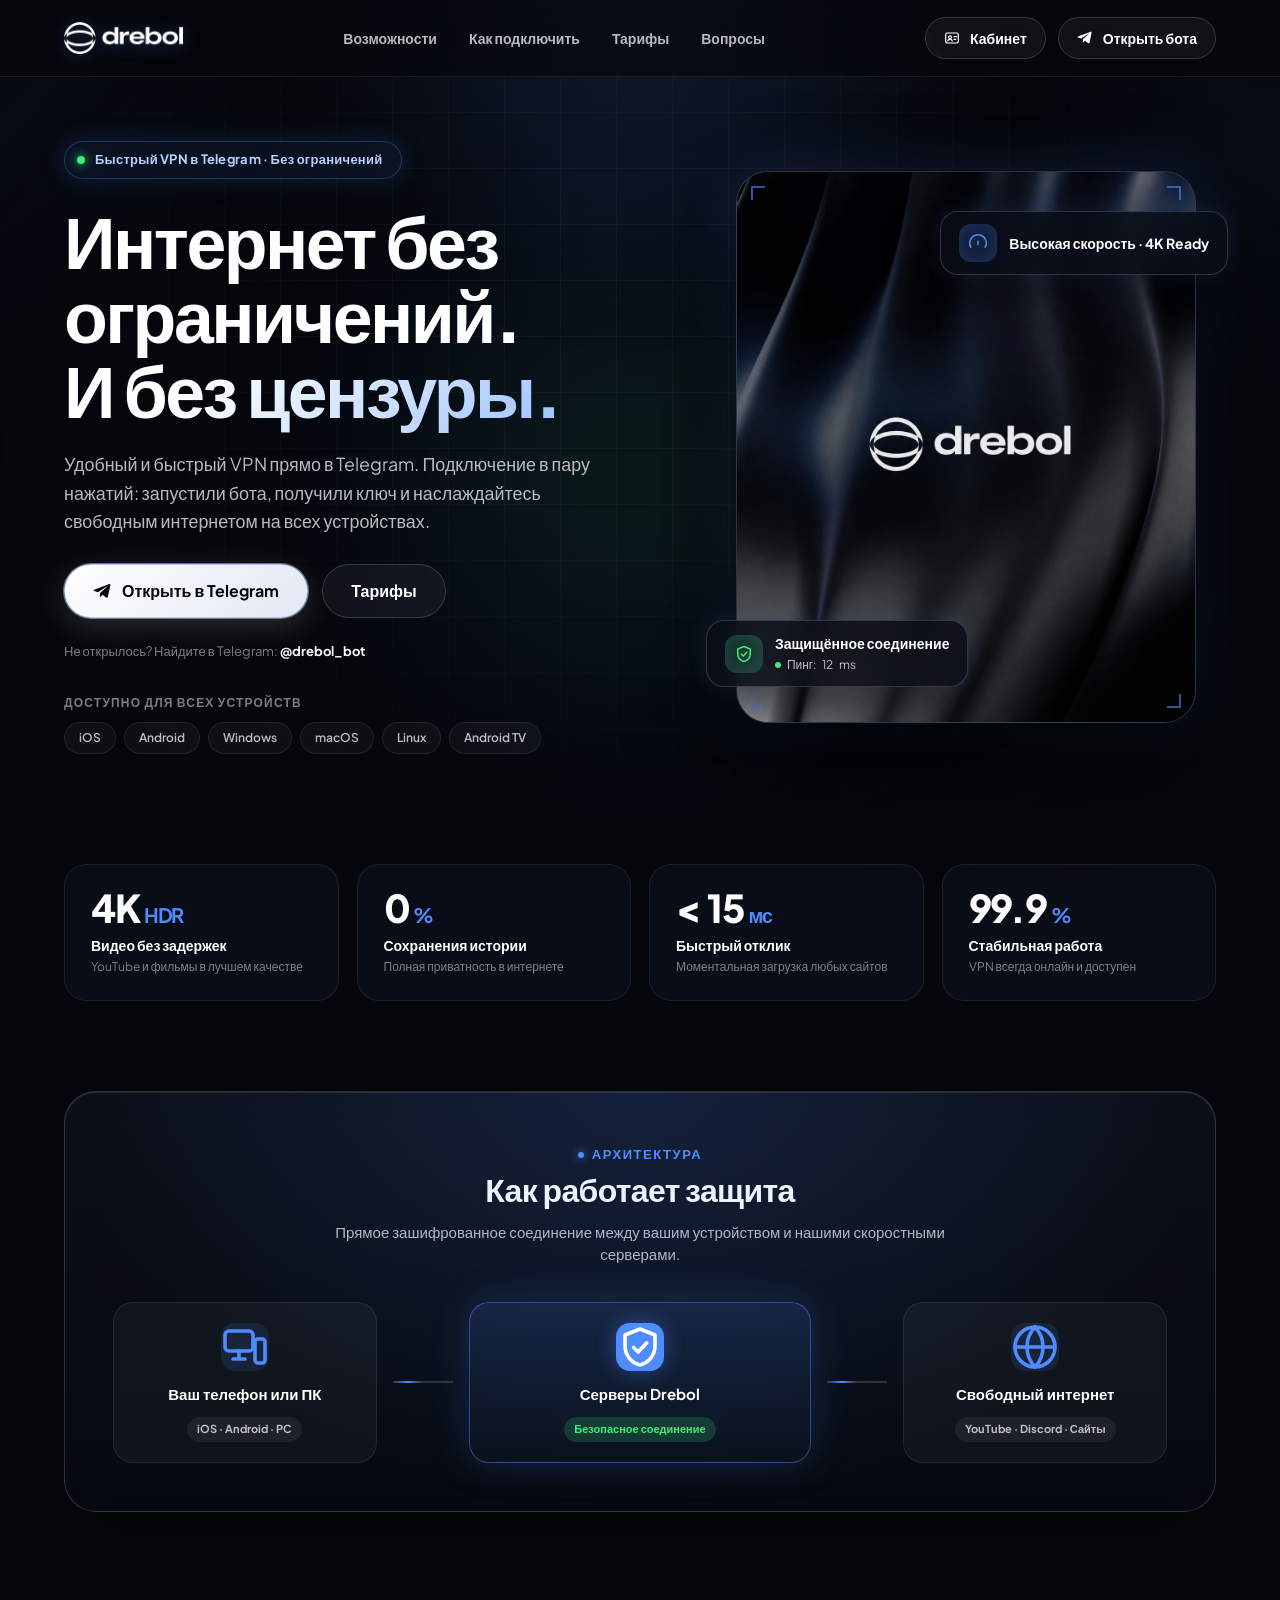
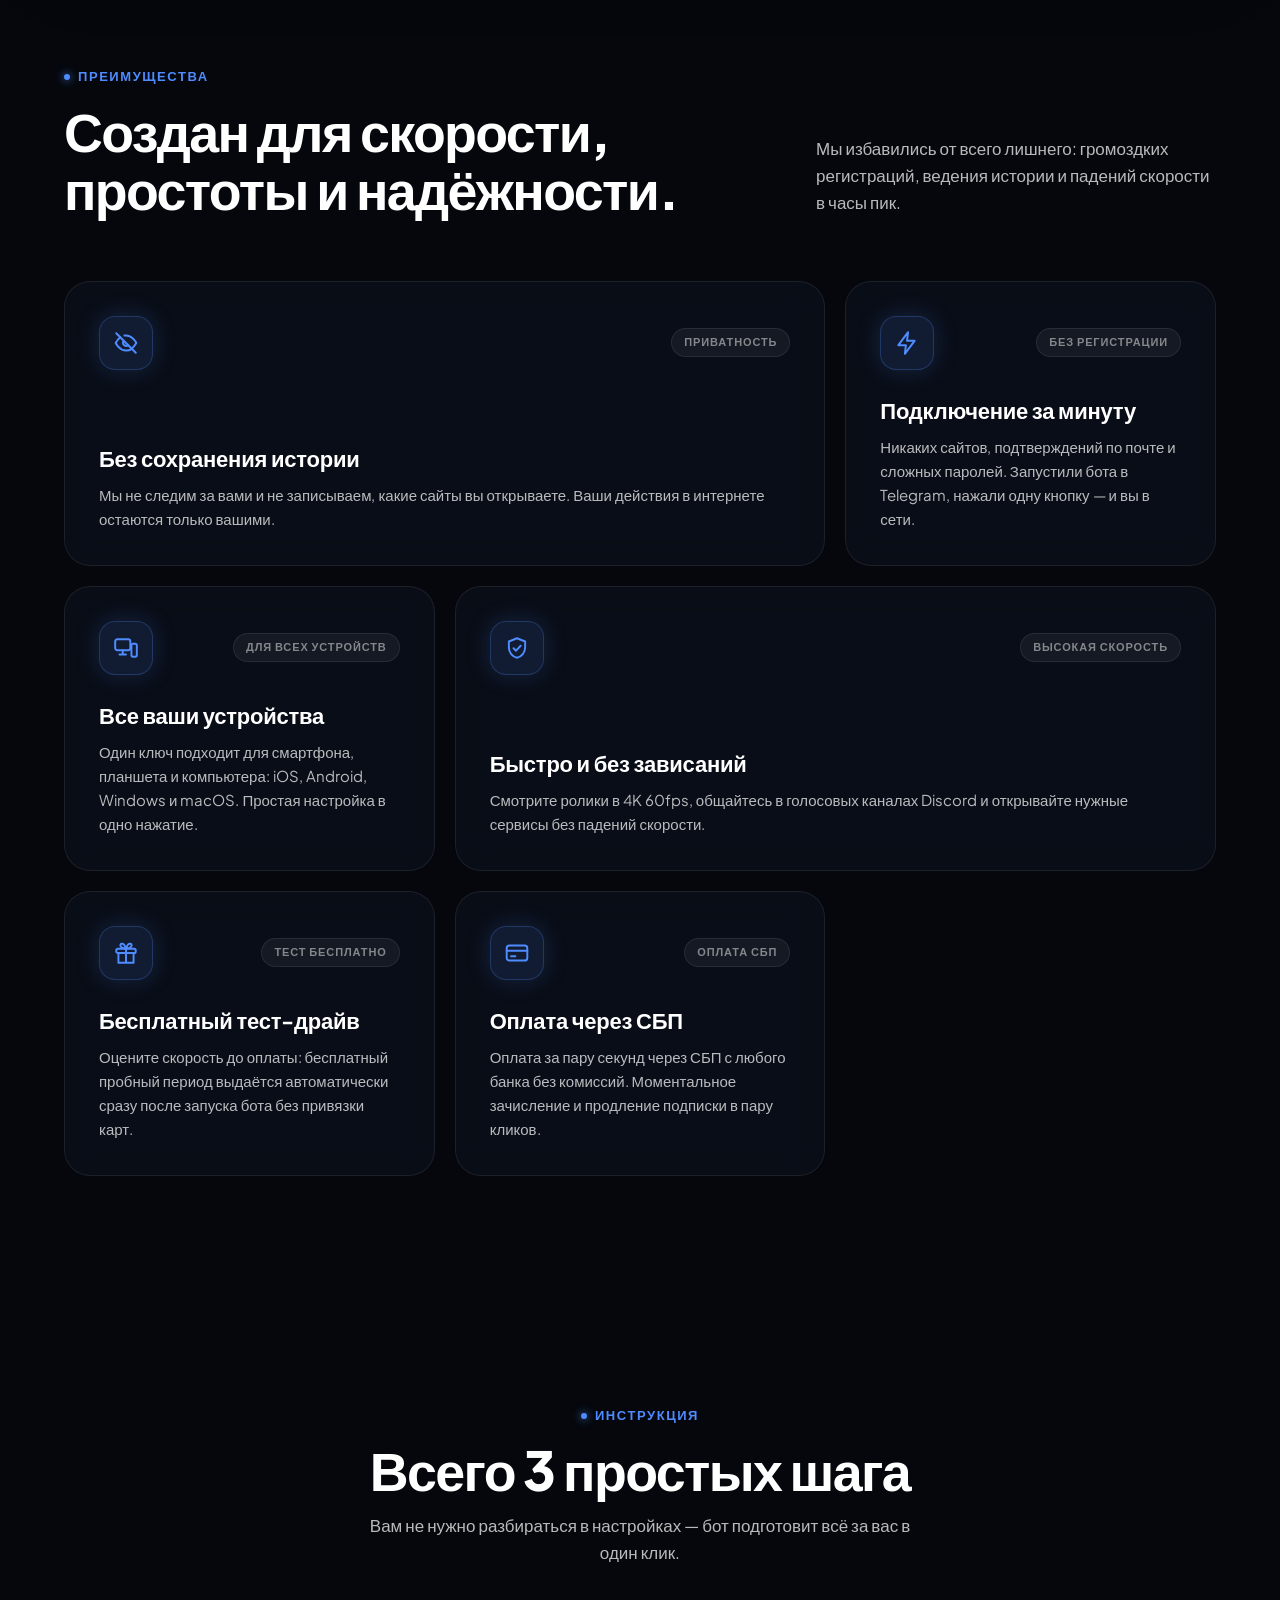
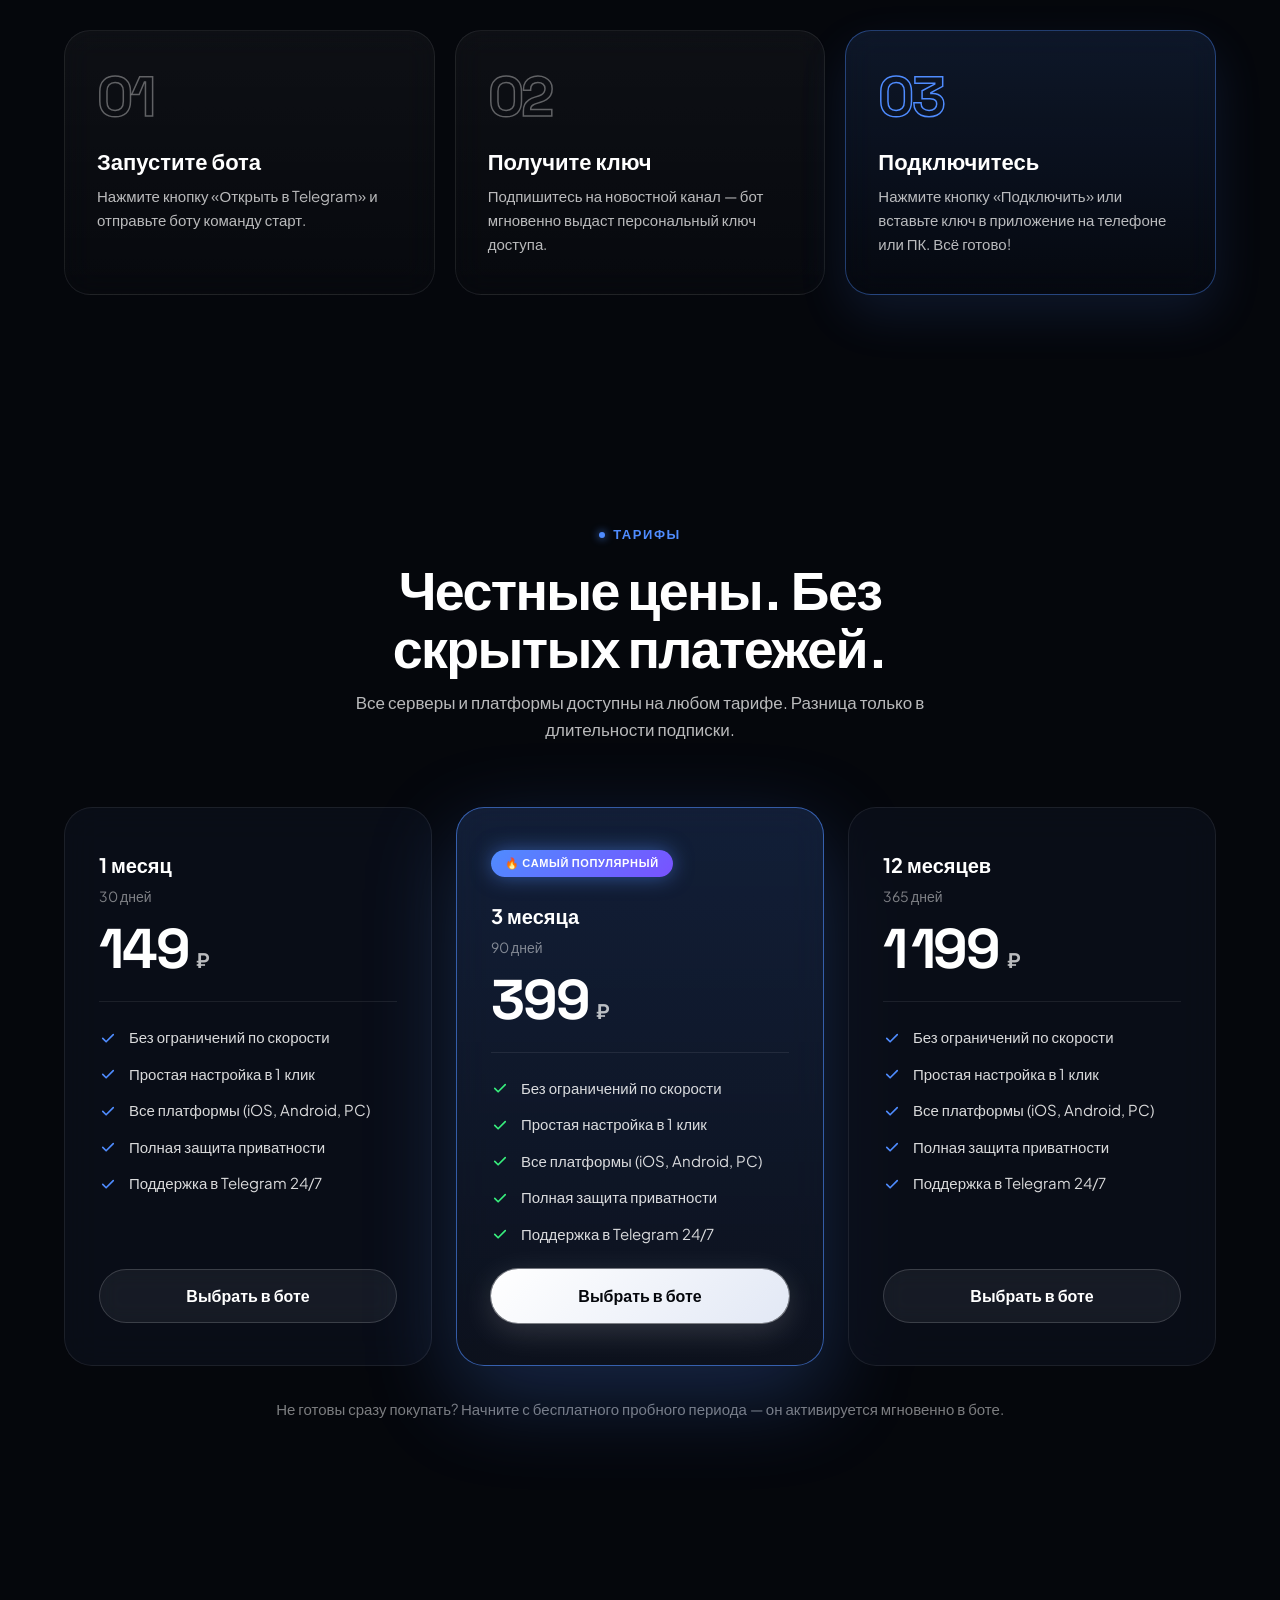
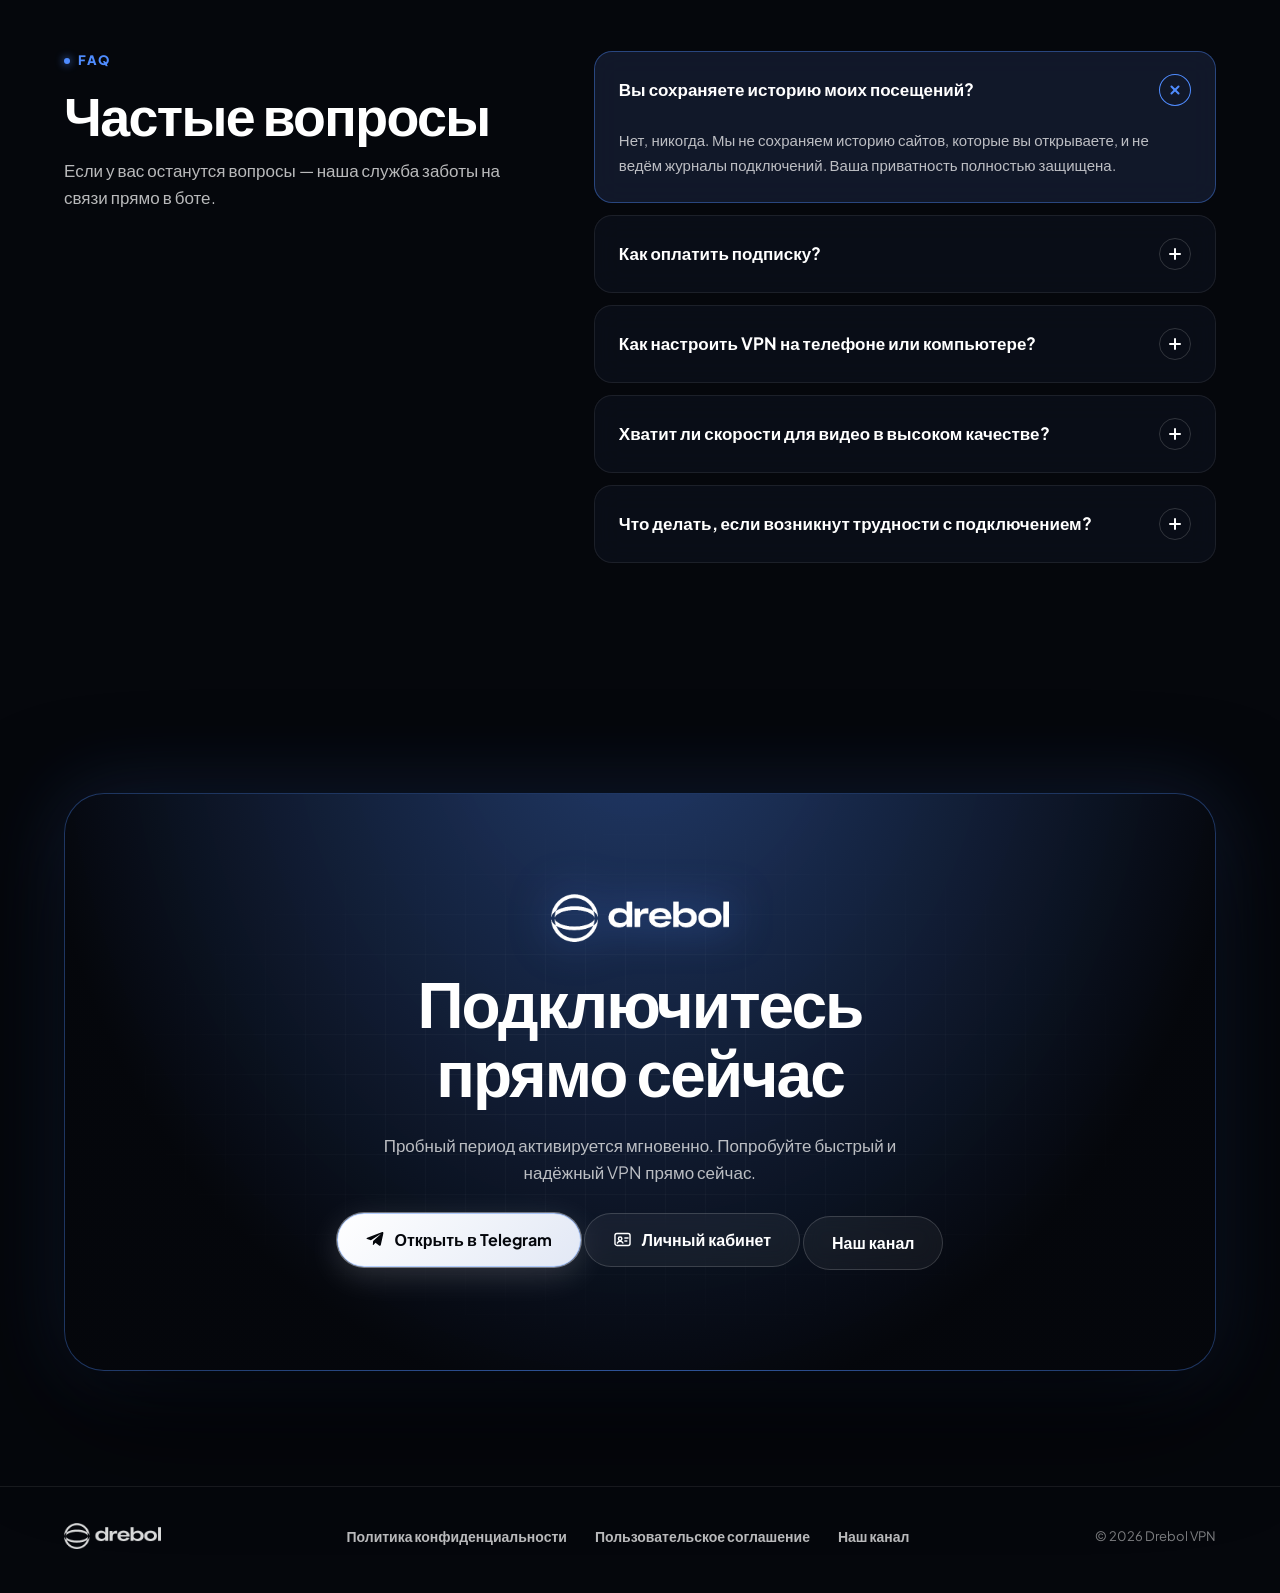
==== preview.html @ 4fc74907 "Add files via upload" ====
<!DOCTYPE html>
<html lang="ru">
<head>
<meta charset="utf-8">
<meta name="viewport" content="width=device-width, initial-scale=1, viewport-fit=cover">
<title>Drebol VPN — Быстрый VPN без логов</title>
<meta name="description" content="Быстрый VPN без логов. Быстрое и надёжное подключение прямо в Telegram. Поддержка iOS, Android, Windows и macOS.">
<meta property="og:type" content="website">
<meta property="og:title" content="Drebol VPN">
<meta property="og:description" content="Быстрый VPN без логов">
<meta property="og:image" content="assets/og.webp">
<meta name="theme-color" content="#05070c">
<link rel="icon" href="data:image/svg+xml,%3Csvg xmlns='http://www.w3.org/2000/svg' viewBox='0 0 100 100'%3E%3Cg fill='none' stroke='%234f8cff' stroke-width='7'%3E%3Ccircle cx='50' cy='50' r='40'/%3E%3Cellipse cx='50' cy='50' rx='40' ry='13'/%3E%3C/g%3E%3C/svg%3E">
<link rel="preconnect" href="https://fonts.googleapis.com">
<link rel="preconnect" href="https://fonts.gstatic.com" crossorigin>
<link href="https://fonts.googleapis.com/css2?family=Plus+Jakarta+Sans:wght@400;500;600;700;800&family=Space+Grotesk:wght@600;700;800&display=swap" rel="stylesheet">
<style>
:root {
  --bg: #05070c;
  --bg-elevated: #0a0e17;
  --ink: #ffffff;
  --muted: rgba(255, 255, 255, 0.72);
  --soft: rgba(255, 255, 255, 0.48);
  --line: rgba(255, 255, 255, 0.08);
  --line-strong: rgba(255, 255, 255, 0.16);
  --card: rgba(13, 18, 30, 0.65);
  --card-hover: rgba(20, 28, 48, 0.85);
  --accent: #4f8cff;
  --accent-cyan: #38ef7d;
  --accent-indigo: #7952ff;
  --accent-glow: rgba(79, 140, 255, 0.4);
  --pad: clamp(20px, 5vw, 120px);
  --section: clamp(70px, 9vw, 130px);
  --ease: cubic-bezier(0.16, 1, 0.3, 1);
}

* { box-sizing: border-box; }
html { scroll-behavior: smooth; }
body {
  margin: 0; background: var(--bg); color: var(--ink);
  font-family: "Plus Jakarta Sans", -apple-system, BlinkMacSystemFont, "Segoe UI", Roboto, sans-serif;
  -webkit-font-smoothing: antialiased; overflow-x: hidden;
  line-height: 1.5;
}
a { color: inherit; text-decoration: none; }
img { max-width: 100%; }
h1, h2, h3, h4, p { margin: 0; }
.wrap { width: 100%; max-width: 1360px; margin: 0 auto; padding-inline: var(--pad); }

/* ── Задний фон: Кибер-аура и сетка ── */
.bg { position: fixed; inset: 0; z-index: 0; pointer-events: none; overflow: hidden; }
.aurora {
  position: absolute; inset: -30%;
  filter: blur(80px); opacity: 0.85;
}
.aurora span {
  position: absolute; border-radius: 50%;
  animation: floatOrb 24s ease-in-out infinite;
  mix-blend-mode: screen;
}
.aurora span:nth-child(1) {
  width: 65vmax; height: 65vmax; top: -15%; left: -10%;
  background: radial-gradient(circle at center, rgba(79, 140, 255, 0.38), rgba(79, 140, 255, 0.08) 50%, transparent 70%);
}
.aurora span:nth-child(2) {
  width: 55vmax; height: 55vmax; bottom: -20%; right: -15%;
  background: radial-gradient(circle at center, rgba(121, 82, 255, 0.28), rgba(79, 140, 255, 0.06) 55%, transparent 75%);
  animation-duration: 30s; animation-delay: -6s;
}
.aurora span:nth-child(3) {
  width: 48vmax; height: 48vmax; top: 30%; left: 35%;
  background: radial-gradient(circle at center, rgba(56, 239, 125, 0.12), rgba(79, 140, 255, 0.08) 50%, transparent 70%);
  animation-duration: 36s; animation-delay: -14s;
}
.aurora span:nth-child(4) {
  width: 40vmax; height: 40vmax; top: 10%; right: 5%;
  background: radial-gradient(circle at center, rgba(79, 140, 255, 0.25), transparent 60%);
  animation-duration: 22s; animation-delay: -18s;
}

@keyframes floatOrb {
  0%, 100% { transform: translate3d(0, 0, 0) scale(1) rotate(0deg); }
  33%      { transform: translate3d(5vw, -6vh, 0) scale(1.1) rotate(60deg); }
  66%      { transform: translate3d(-6vw, 4vh, 0) scale(0.92) rotate(120deg); }
}

.cyber-grid {
  position: absolute; inset: 0;
  background-image: 
    linear-gradient(to right, rgba(255, 255, 255, 0.035) 1px, transparent 1px),
    linear-gradient(to bottom, rgba(255, 255, 255, 0.035) 1px, transparent 1px);
  background-size: 56px 56px;
  mask-image: radial-gradient(ellipse at 50% 20%, black 20%, transparent 75%);
  -webkit-mask-image: radial-gradient(ellipse at 50% 20%, black 20%, transparent 75%);
}

.light-beam {
  position: absolute; top: -180px; left: 50%; transform: translateX(-50%);
  width: 800px; height: 500px;
  background: radial-gradient(ellipse at top, rgba(79, 140, 255, 0.32), transparent 70%);
  filter: blur(40px);
}

.vignette {
  position: absolute; inset: 0;
  background: radial-gradient(ellipse at center, transparent 40%, rgba(5, 7, 12, 0.85) 100%);
}

header, main, footer { position: relative; z-index: 1; }

/* ── Навигация (Header) ── */
.top {
  position: sticky; top: 0; z-index: 100;
  backdrop-filter: blur(20px); -webkit-backdrop-filter: blur(20px);
  background: rgba(5, 7, 12, 0.65);
  border-bottom: 1px solid var(--line);
  transition: border-color 0.3s;
}
.top .wrap { display: flex; align-items: center; justify-content: space-between; gap: 24px; height: 76px; }
.brand { display: flex; align-items: center; text-decoration: none; }
.brand img { height: 32px; width: auto; display: block; filter: drop-shadow(0 2px 8px rgba(79, 140, 255, 0.3)); }
.nav { display: flex; gap: 32px; font-size: 14px; font-weight: 600; }
.nav a {
  color: var(--muted); position: relative; padding: 6px 0;
  transition: color 0.2s ease;
}
.nav a::after {
  content: ""; position: absolute; left: 0; bottom: 0; width: 0; height: 2px;
  background: var(--accent); border-radius: 2px; transition: width 0.25s var(--ease);
}
.nav a:hover { color: #fff; }
.nav a:hover::after { width: 100%; }
.head-actions { display: flex; align-items: center; gap: 12px; }

/* ── Кнопки ── */
.btn {
  display: inline-flex; align-items: center; justify-content: center; gap: 10px;
  height: 54px; padding: 0 28px; border-radius: 999px;
  font-size: 16px; font-weight: 700; white-space: nowrap; cursor: pointer;
  position: relative; overflow: hidden;
  transition: transform 0.25s var(--ease), box-shadow 0.25s var(--ease), background 0.2s, border-color 0.2s;
}
.btn svg { width: 19px; height: 19px; flex: none; }

.btn-main {
  background: linear-gradient(135deg, #ffffff 0%, #e2e8f5 100%);
  color: #05070c;
  box-shadow: 0 0 0 1px rgba(255, 255, 255, 0.4), 0 8px 32px rgba(255, 255, 255, 0.16);
}
.btn-main:hover {
  transform: translateY(-2px) scale(1.01);
  box-shadow: 0 0 0 1px #fff, 0 14px 44px rgba(79, 140, 255, 0.4);
}
.btn-main:active { transform: translateY(0) scale(0.99); }

.btn-ghost {
  background: rgba(255, 255, 255, 0.05);
  border: 1px solid var(--line-strong);
  color: #fff;
  backdrop-filter: blur(10px);
}
.btn-ghost:hover {
  background: rgba(255, 255, 255, 0.1);
  border-color: rgba(255, 255, 255, 0.35);
  transform: translateY(-2px);
}

.btn-sm { height: 42px; padding: 0 18px; font-size: 14px; }
.btn-sm svg { width: 16px; height: 16px; }

/* Бегущий луч по периметру кнопки (Border Beam) */
.btn-beam {
  position: relative;
  border: 1px solid rgba(79, 140, 255, 0.4);
}
.btn-beam::before {
  content: ""; position: absolute; inset: -2px; border-radius: 999px;
  background: conic-gradient(from 0deg, transparent 0deg, #4f8cff 60deg, transparent 120deg);
  animation: rotateBeam 4s linear infinite;
  z-index: -1;
}

@keyframes rotateBeam {
  to { transform: rotate(360deg); }
}

/* ── Первый экран (Hero) ── */
.hero { padding-top: clamp(36px, 5vw, 64px); padding-bottom: clamp(60px, 8vw, 100px); }
.hero .wrap {
  display: grid; grid-template-columns: minmax(0, 1.15fr) minmax(0, 1fr);
  gap: clamp(40px, 6vw, 80px); align-items: center;
}
.hero-text { display: flex; flex-direction: column; align-items: flex-start; gap: 24px; }

/* Кибер-бейдж */
.cyber-pill {
  display: inline-flex; align-items: center; gap: 10px;
  padding: 8px 18px 8px 12px; border-radius: 999px;
  border: 1px solid rgba(79, 140, 255, 0.3);
  background: rgba(79, 140, 255, 0.08);
  backdrop-filter: blur(12px);
  font-size: 13px; font-weight: 700; letter-spacing: 0.02em; color: #b6d0ff;
  box-shadow: 0 0 24px rgba(79, 140, 255, 0.2);
}
.pulse-beacon {
  width: 8px; height: 8px; border-radius: 50%; background: var(--accent-cyan);
  box-shadow: 0 0 10px var(--accent-cyan);
  animation: beaconPulse 2s ease-in-out infinite;
}
@keyframes beaconPulse {
  0%, 100% { box-shadow: 0 0 0 0 rgba(56, 239, 125, 0.6); }
  50%      { box-shadow: 0 0 0 8px rgba(56, 239, 125, 0); }
}

h1 {
  font-size: clamp(42px, 5.6vw, 78px); line-height: 1.04;
  font-weight: 800; letter-spacing: -0.035em; text-wrap: balance;
}
.shimmer-text {
  background: linear-gradient(135deg, #ffffff 15%, #9bc2ff 55%, #ffffff 90%);
  background-size: 200% auto;
  -webkit-background-clip: text;
  -webkit-text-fill-color: transparent;
  animation: shine 6s linear infinite;
}
@keyframes shine {
  to { background-position: 200% center; }
}

.lead {
  max-width: 540px; font-size: clamp(16px, 1.4vw, 19px); line-height: 1.6;
  color: var(--muted); text-wrap: pretty;
}
.hero-actions { display: flex; flex-wrap: wrap; gap: 14px; margin-top: 4px; }
.hint { font-size: 13px; color: var(--soft); }
.handle { color: #fff; font-weight: 700; user-select: all; -webkit-user-select: all; }

/* Чипсы платформ */
.chips-wrap { display: flex; flex-direction: column; gap: 10px; margin-top: 8px; }
.chips-label { font-size: 12px; font-weight: 700; text-transform: uppercase; letter-spacing: 0.1em; color: var(--soft); }
.chips { display: flex; flex-wrap: wrap; gap: 8px; list-style: none; padding: 0; margin: 0; }
.chips li {
  padding: 6px 14px; border-radius: 999px;
  background: rgba(255, 255, 255, 0.04); border: 1px solid var(--line);
  font-size: 12px; font-weight: 600; color: var(--muted);
  transition: all 0.2s ease;
}
.chips li:hover {
  background: rgba(79, 140, 255, 0.12);
  border-color: rgba(79, 140, 255, 0.4);
  color: #fff; transform: translateY(-1px);
}

/* ── 3D Hero Визуал и HUD ── */
.visual {
  position: relative; display: flex; justify-content: center;
  perspective: 1200px;
}
.visual-card {
  position: relative; width: min(100%, 460px); aspect-ratio: 4 / 4.8;
  border-radius: 32px;
  background: radial-gradient(circle at 50% 0%, rgba(79, 140, 255, 0.25), rgba(13, 18, 30, 0.9) 70%);
  border: 1px solid rgba(255, 255, 255, 0.14);
  box-shadow: 0 40px 100px rgba(0, 0, 0, 0.8), 0 0 60px rgba(79, 140, 255, 0.2);
  transition: transform 0.2s ease-out;
  transform-style: preserve-3d;
  overflow: hidden;
}
.visual-card img {
  width: 100%; height: 100%; object-fit: cover; display: block;
  opacity: 0.94;
  transition: opacity 0.3s ease;
}
.visual-card:hover img { opacity: 1; }

/* Угловые кибер-метки HUD */
.hud-corner {
  position: absolute; width: 14px; height: 14px;
  border: 2px solid rgba(79, 140, 255, 0.6); pointer-events: none; z-index: 2;
}
.hud-tl { top: 14px; left: 14px; border-right: none; border-bottom: none; }
.hud-tr { top: 14px; right: 14px; border-left: none; border-bottom: none; }
.hud-bl { bottom: 14px; left: 14px; border-right: none; border-top: none; }
.hud-br { bottom: 14px; right: 14px; border-left: none; border-top: none; }

/* Плавающие плашки HUD */
.hud-badge {
  position: absolute; z-index: 3;
  display: flex; align-items: center; gap: 12px;
  padding: 12px 18px; border-radius: 18px;
  background: rgba(10, 14, 24, 0.85);
  border: 1px solid rgba(255, 255, 255, 0.16);
  backdrop-filter: blur(18px); -webkit-backdrop-filter: blur(18px);
  box-shadow: 0 20px 50px rgba(0, 0, 0, 0.5), 0 0 25px rgba(79, 140, 255, 0.15);
  animation: hudFloat 7s ease-in-out infinite alternate;
}
@keyframes hudFloat {
  0%   { transform: translateY(0); }
  100% { transform: translateY(-8px); }
}

.hud-status { left: -10px; bottom: 36px; }
.hud-speed { right: -12px; top: 40px; animation-delay: -3.5s; }

.hud-icon {
  width: 38px; height: 38px; border-radius: 12px;
  display: flex; align-items: center; justify-content: center;
  background: rgba(79, 140, 255, 0.16); color: var(--accent);
  box-shadow: inset 0 0 12px rgba(79, 140, 255, 0.2);
}
.hud-icon svg { width: 20px; height: 20px; }
.hud-icon.success { background: rgba(56, 239, 125, 0.16); color: var(--accent-cyan); }

.hud-text { display: flex; flex-direction: column; gap: 2px; }
.hud-text b { font-size: 14px; font-weight: 700; color: #fff; }
.hud-text small { font-size: 12px; color: var(--muted); display: flex; align-items: center; gap: 6px; }
.ping-dot { width: 6px; height: 6px; border-radius: 50%; background: var(--accent-cyan); }

/* ── Метрики (Stats Bar) ── */
.metrics { padding-top: 10px; padding-bottom: 50px; }
.metrics-grid {
  display: grid; grid-template-columns: repeat(4, 1fr); gap: 18px;
}
.metric-card {
  padding: 24px 26px; border-radius: 22px;
  background: var(--card); border: 1px solid var(--line);
  backdrop-filter: blur(16px);
  transition: all 0.3s var(--ease);
  position: relative; overflow: hidden;
}
.metric-card::before {
  content: ""; position: absolute; top: 0; left: 0; right: 0; height: 1px;
  background: linear-gradient(90deg, transparent, rgba(79, 140, 255, 0.6), transparent);
  opacity: 0; transition: opacity 0.3s ease;
}
.metric-card:hover {
  transform: translateY(-4px);
  border-color: rgba(79, 140, 255, 0.35);
  background: var(--card-hover);
}
.metric-card:hover::before { opacity: 1; }

.metric-val {
  font-size: clamp(32px, 3vw, 44px); font-weight: 800; letter-spacing: -0.03em;
  color: #fff; line-height: 1; display: flex; align-items: baseline; gap: 4px;
}
.metric-unit { font-size: 20px; font-weight: 700; color: var(--accent); }
.metric-label { font-size: 14px; font-weight: 700; color: #fff; margin-top: 8px; }
.metric-sub { font-size: 12px; color: var(--soft); margin-top: 2px; }

/* ── Архитектура / Интерактивный маршрут ── */
.route-section { padding-block: 40px; }
.route-box {
  padding: clamp(32px, 4vw, 48px); border-radius: 32px;
  background: linear-gradient(180deg, rgba(13, 18, 30, 0.75), rgba(7, 10, 18, 0.85));
  border: 1px solid var(--line-strong);
  backdrop-filter: blur(20px);
  box-shadow: 0 30px 80px rgba(0, 0, 0, 0.5), inset 0 1px 0 rgba(255, 255, 255, 0.1);
  position: relative; overflow: hidden;
}
.route-box::after {
  content: ""; position: absolute; inset: 0;
  background: radial-gradient(ellipse at 50% 0%, rgba(79, 140, 255, 0.15), transparent 70%);
  pointer-events: none;
}
.route-head { text-align: center; max-width: 680px; margin: 0 auto 36px; }
.route-head h3 { font-size: clamp(22px, 2.5vw, 32px); font-weight: 800; letter-spacing: -0.02em; }
.route-head p { font-size: 15px; color: var(--muted); margin-top: 8px; }

.route-flow {
  display: grid; grid-template-columns: 1fr auto 1.3fr auto 1fr;
  align-items: center; gap: 16px; position: relative; z-index: 2;
}
.flow-node {
  padding: 20px; border-radius: 20px;
  background: rgba(255, 255, 255, 0.04); border: 1px solid var(--line);
  display: flex; flex-direction: column; align-items: center; text-align: center; gap: 12px;
  transition: all 0.3s ease;
}
.flow-node:hover {
  background: rgba(255, 255, 255, 0.07);
  border-color: rgba(79, 140, 255, 0.5);
  transform: translateY(-2px);
}
.flow-node.core {
  background: linear-gradient(180deg, rgba(79, 140, 255, 0.15), rgba(79, 140, 255, 0.04));
  border-color: rgba(79, 140, 255, 0.45);
  box-shadow: 0 0 40px rgba(79, 140, 255, 0.2);
}
.flow-icon {
  width: 48px; height: 48px; border-radius: 14px;
  display: flex; align-items: center; justify-content: center;
  background: rgba(79, 140, 255, 0.12); color: var(--accent);
}
.flow-node.core .flow-icon {
  background: var(--accent); color: #fff;
  box-shadow: 0 0 20px var(--accent-glow);
}
.flow-title { font-size: 15px; font-weight: 700; color: #fff; }
.flow-badge {
  font-size: 11px; font-weight: 700; padding: 4px 10px; border-radius: 999px;
  background: rgba(255, 255, 255, 0.06); color: var(--muted);
}
.flow-node.core .flow-badge {
  background: rgba(56, 239, 125, 0.18); color: var(--accent-cyan);
}

.flow-beam {
  position: relative; width: 60px; height: 2px;
  background: rgba(255, 255, 255, 0.15);
  overflow: hidden;
}
.beam-pulse {
  position: absolute; top: 0; left: 0; width: 30px; height: 100%;
  background: linear-gradient(90deg, transparent, var(--accent), transparent);
  animation: beamFlow 1.8s linear infinite;
}
.beam-pulse.delayed { animation-delay: 0.9s; }
@keyframes beamFlow {
  0%   { transform: translateX(-30px); }
  100% { transform: translateX(60px); }
}

/* ── Разделы (Общее) ── */
.section { padding-block: var(--section); }
.head { display: flex; flex-direction: column; gap: 14px; margin-bottom: clamp(36px, 5vw, 64px); }
.head.center { align-items: center; text-align: center; }
.head.split { flex-direction: row; align-items: flex-end; justify-content: space-between; gap: 48px; }

.eyebrow {
  display: inline-flex; align-items: center; gap: 8px;
  font-size: 13px; font-weight: 800; letter-spacing: 0.12em; text-transform: uppercase;
  color: var(--accent);
}
.eyebrow::before {
  content: ""; width: 6px; height: 6px; border-radius: 50%;
  background: var(--accent); box-shadow: 0 0 8px var(--accent);
}

h2 {
  font-size: clamp(32px, 4.2vw, 56px); line-height: 1.08;
  font-weight: 800; letter-spacing: -0.03em; text-wrap: balance; max-width: 740px;
}
.sub { max-width: 580px; font-size: 17px; line-height: 1.6; color: var(--muted); }
.head.split .sub { max-width: 400px; }

/* ── Bento Grid (Преимущества) ── */
.bento-grid {
  display: grid; grid-template-columns: repeat(3, 1fr); gap: 20px;
}
.bento-card {
  position: relative; border-radius: 26px; padding: 34px;
  background: var(--card); border: 1px solid var(--line);
  backdrop-filter: blur(16px);
  display: flex; flex-direction: column; justify-content: space-between; gap: 24px;
  overflow: hidden; cursor: default;
  transition: transform 0.3s var(--ease), border-color 0.3s ease, background 0.3s ease;
}

/* Курсорный Spotlight */
.bento-card::after {
  content: ""; position: absolute; inset: 0; pointer-events: none;
  background: radial-gradient(500px circle at var(--mx, 50%) var(--my, 50%), rgba(79, 140, 255, 0.12), transparent 45%);
  opacity: 0; transition: opacity 0.3s ease;
}
.bento-card:hover::after { opacity: 1; }

.bento-card:hover {
  transform: translateY(-4px);
  border-color: rgba(79, 140, 255, 0.45);
  background: var(--card-hover);
  box-shadow: 0 20px 50px rgba(0, 0, 0, 0.4);
}

.bento-card.wide { grid-column: span 2; }

.card-top { display: flex; align-items: center; justify-content: space-between; gap: 16px; }
.card-ico {
  width: 54px; height: 54px; border-radius: 16px;
  display: flex; align-items: center; justify-content: center;
  background: rgba(79, 140, 255, 0.12); color: var(--accent);
  border: 1px solid rgba(79, 140, 255, 0.25);
  box-shadow: 0 0 24px rgba(79, 140, 255, 0.2);
  transition: transform 0.3s var(--ease);
}
.bento-card:hover .card-ico {
  transform: scale(1.08) rotate(4deg);
  background: var(--accent); color: #fff;
  box-shadow: 0 0 35px var(--accent-glow);
}
.card-ico svg { width: 26px; height: 26px; }

.card-tag {
  font-size: 11px; font-weight: 800; letter-spacing: 0.08em; text-transform: uppercase;
  padding: 5px 12px; border-radius: 999px;
  background: rgba(255, 255, 255, 0.05); border: 1px solid var(--line);
  color: var(--soft);
}

.bento-card h3 { font-size: 22px; font-weight: 700; letter-spacing: -0.01em; color: #fff; margin-bottom: 8px; }
.bento-card p { font-size: 15px; line-height: 1.6; color: var(--muted); }

/* ── Шаги подключения ── */
.steps-grid {
  display: grid; grid-template-columns: repeat(3, 1fr); gap: 20px;
  position: relative;
}
.step-card {
  padding: 38px 32px; border-radius: 26px;
  background: linear-gradient(180deg, rgba(255, 255, 255, 0.04), rgba(255, 255, 255, 0.01));
  border: 1px solid var(--line);
  backdrop-filter: blur(16px);
  display: flex; flex-direction: column; gap: 20px;
  position: relative; overflow: hidden;
  transition: transform 0.3s var(--ease), border-color 0.3s ease;
}
.step-card:hover {
  transform: translateY(-4px);
  border-color: rgba(79, 140, 255, 0.4);
}
.step-card:last-child {
  border-color: rgba(79, 140, 255, 0.4);
  background: linear-gradient(180deg, rgba(79, 140, 255, 0.12), rgba(79, 140, 255, 0.02));
  box-shadow: 0 20px 50px rgba(79, 140, 255, 0.12);
}

.step-num {
  font-size: 56px; line-height: 1; font-weight: 800; letter-spacing: -0.04em;
  color: transparent; -webkit-text-stroke: 1.5px rgba(255, 255, 255, 0.35);
  font-family: "Space Grotesk", sans-serif;
}
.step-card:last-child .step-num { -webkit-text-stroke-color: var(--accent); }
.step-card h3 { font-size: 22px; font-weight: 700; color: #fff; margin-bottom: 6px; }
.step-card p { font-size: 15px; line-height: 1.6; color: var(--muted); }

/* ── Тарифы ── */
.plans {
  display: grid; grid-template-columns: repeat(auto-fit, minmax(280px, 1fr));
  gap: 24px; align-items: stretch;
}
.plan {
  padding: 42px 34px; border-radius: 28px;
  background: var(--card); border: 1px solid var(--line);
  backdrop-filter: blur(18px);
  display: flex; flex-direction: column; gap: 24px;
  position: relative; overflow: hidden;
  transition: transform 0.3s var(--ease), border-color 0.3s ease, box-shadow 0.3s ease;
}
.plan:hover {
  transform: translateY(-4px);
  border-color: rgba(255, 255, 255, 0.25);
  box-shadow: 0 25px 60px rgba(0, 0, 0, 0.5);
}

.plan.best {
  border-color: rgba(79, 140, 255, 0.6);
  background: linear-gradient(180deg, rgba(79, 140, 255, 0.18), rgba(13, 18, 30, 0.95));
  box-shadow: 0 30px 90px rgba(79, 140, 255, 0.25);
  transform: scale(1.02);
}
.plan.best:hover {
  transform: scale(1.03) translateY(-4px);
  box-shadow: 0 35px 100px rgba(79, 140, 255, 0.35);
}

.best-tag {
  align-self: flex-start;
  display: inline-flex; align-items: center; gap: 6px;
  padding: 5px 14px; border-radius: 999px;
  background: linear-gradient(135deg, #4f8cff, #7952ff);
  color: #fff; font-size: 11px; font-weight: 800; letter-spacing: 0.06em; text-transform: uppercase;
  box-shadow: 0 0 20px rgba(79, 140, 255, 0.5);
}

.plan-top { display: flex; flex-direction: column; gap: 6px; }
.plan-name { font-size: 20px; font-weight: 700; color: #fff; }
.plan-period { font-size: 14px; color: var(--soft); }

.price-box { display: flex; align-items: baseline; gap: 8px; margin-top: 8px; }
.price-box b {
  font-size: clamp(44px, 4.5vw, 56px); font-weight: 800; letter-spacing: -0.04em;
  color: #fff; line-height: 1; font-family: "Space Grotesk", sans-serif;
}
.price-box span { font-size: 20px; font-weight: 700; color: var(--muted); }

.rule { height: 1px; background: var(--line); }

.perks {
  list-style: none; margin: 0; padding: 0;
  display: flex; flex-direction: column; gap: 14px;
  font-size: 15px; color: rgba(255, 255, 255, 0.85);
}
.perks li { display: flex; align-items: center; gap: 12px; }
.perks svg { width: 18px; height: 18px; flex: none; color: var(--accent); }
.plan.best .perks svg { color: var(--accent-cyan); }

.plan .btn { margin-top: auto; }
.note { margin-top: 32px; text-align: center; font-size: 15px; color: var(--soft); }

/* ── FAQ ── */
.faq .wrap { display: grid; grid-template-columns: minmax(0, 0.85fr) minmax(0, 1.15fr); gap: 70px; }
.qa { display: flex; flex-direction: column; gap: 12px; }
.qa details {
  border-radius: 18px;
  background: var(--card); border: 1px solid var(--line);
  backdrop-filter: blur(14px);
  overflow: hidden; transition: all 0.25s ease;
}
.qa details[open] {
  border-color: rgba(79, 140, 255, 0.4);
  background: var(--card-hover);
}
.qa summary {
  list-style: none; cursor: pointer;
  display: flex; align-items: center; justify-content: space-between; gap: 20px;
  padding: 22px 24px; font-size: 17px; font-weight: 700; color: #fff;
  transition: color 0.2s ease;
}
.qa summary::-webkit-details-marker { display: none; }
.qa summary:hover { color: var(--accent); }

.qa-toggle {
  width: 32px; height: 32px; border-radius: 50%;
  border: 1px solid var(--line-strong);
  display: flex; align-items: center; justify-content: center;
  position: relative; flex: none; transition: transform 0.25s var(--ease), border-color 0.25s;
}
.qa-toggle::before, .qa-toggle::after {
  content: ""; position: absolute; background: #fff; border-radius: 2px;
  transition: transform 0.25s var(--ease);
}
.qa-toggle::before { width: 12px; height: 2px; }
.qa-toggle::after { width: 2px; height: 12px; }
.qa details[open] .qa-toggle { transform: rotate(45deg); border-color: var(--accent); }
.qa details[open] .qa-toggle::before,
.qa details[open] .qa-toggle::after { background: var(--accent); }

.qa p { padding: 0 24px 24px; font-size: 15px; line-height: 1.65; color: var(--muted); }

/* ── Финальный CTA портал ── */
.cta-box {
  position: relative; overflow: hidden;
  display: flex; flex-direction: column; align-items: center; gap: 26px; text-align: center;
  padding: clamp(60px, 8vw, 100px) clamp(24px, 5vw, 60px); border-radius: 40px;
  border: 1px solid rgba(79, 140, 255, 0.35);
  background: radial-gradient(ellipse at 50% -20%, rgba(79, 140, 255, 0.4), rgba(5, 7, 12, 0.95) 75%);
  box-shadow: 0 40px 120px rgba(0, 0, 0, 0.8), 0 0 80px rgba(79, 140, 255, 0.2);
}
.cta-box::before {
  content: ""; position: absolute; inset: 0;
  background-image: 
    linear-gradient(to right, rgba(255, 255, 255, 0.04) 1px, transparent 1px),
    linear-gradient(to bottom, rgba(255, 255, 255, 0.04) 1px, transparent 1px);
  background-size: 40px 40px;
  mask-image: radial-gradient(ellipse at center, black 10%, transparent 70%);
  -webkit-mask-image: radial-gradient(ellipse at center, black 10%, transparent 70%);
  pointer-events: none;
}
.cta-box .mark-img { height: 48px; width: auto; filter: drop-shadow(0 0 20px rgba(79, 140, 255, 0.5)); }
.cta-box h2 { font-size: clamp(36px, 5.2vw, 64px); position: relative; z-index: 1; }
.cta-box p { position: relative; z-index: 1; }
.cta-box .actions { justify-content: center; position: relative; z-index: 1; }

/* ── Подвал (Footer) ── */
.foot { border-top: 1px solid var(--line); }
.foot .wrap {
  display: flex; align-items: center; justify-content: space-between; gap: 24px;
  padding-block: 36px 44px;
}
.foot img { height: 26px; width: auto; opacity: 0.85; }
.foot nav { display: flex; flex-wrap: wrap; gap: 12px 28px; font-size: 14px; font-weight: 600; }
.foot nav a { color: var(--muted); transition: color 0.2s; }
.foot nav a:hover { color: #fff; }
.copy { font-size: 13px; color: var(--soft); }

/* Логотип по умолчанию (линии) */
.logo { display: flex; align-items: center; gap: 12px; }
.logo .mark { width: 34px; height: 34px; }
.logo .mark circle, .logo .mark ellipse { fill: none; stroke: #fff; stroke-width: 7; }
.logo .word { font-size: 26px; font-weight: 800; letter-spacing: -0.02em; font-family: "Space Grotesk", sans-serif; }
.cta-box .logo .mark { width: 44px; height: 44px; }
.cta-box .logo .word { font-size: 34px; }

/* ── Скролл-появление (Reveal) ── */
.js .reveal {
  opacity: 0; transform: translateY(22px);
  transition: opacity 0.85s var(--ease), transform 0.85s var(--ease);
}
.js .reveal.in { opacity: 1; transform: none; }

/* ── Адаптивность (Планшет) ── */
@media (max-width: 1080px) {
  .nav { display: none; }
  .hero .wrap { grid-template-columns: 1fr; gap: 48px; }
  .visual { justify-content: center; }
  .visual-card { width: min(100%, 420px); }
  .metrics-grid { grid-template-columns: repeat(2, 1fr); gap: 14px; }
  .route-flow { grid-template-columns: 1fr; gap: 14px; }
  .flow-beam { display: none; }
  .bento-grid { grid-template-columns: 1fr; }
  .bento-card.wide { grid-column: auto; }
  .steps-grid { grid-template-columns: 1fr; gap: 14px; }
  .faq .wrap { grid-template-columns: 1fr; gap: 32px; }
  .head.split { flex-direction: column; align-items: flex-start; gap: 16px; }
}

/* ── Адаптивность (Телефон) ── */
@media (max-width: 640px) {
  .top .wrap { height: 64px; }
  .brand img { height: 26px; }
  .top .btn-sm { height: 40px; padding: 0 16px; font-size: 13px; }
  .top .btn-sm .long { display: none; }
  .head-actions { gap: 8px; }

  .hero-text { gap: 20px; }
  .hero-actions { flex-direction: column; width: 100%; }
  .hero-actions .btn { width: 100%; }
  .hint { align-self: center; text-align: center; font-size: 12px; }
  .chips-wrap { align-items: center; }
  .chips { justify-content: center; }

  .visual-card { width: 100%; border-radius: 24px; }
  .hud-status { left: 10px; right: 10px; bottom: 12px; }
  .hud-speed { display: none; }

  .metrics-grid { grid-template-columns: 1fr; }
  .metric-card { padding: 18px 20px; }

  .bento-card { padding: 24px; border-radius: 20px; }
  .card-ico { width: 46px; height: 46px; }
  .card-ico svg { width: 22px; height: 22px; }
  .bento-card h3 { font-size: 19px; }

  .step-card { padding: 26px 22px; border-radius: 20px; }
  .step-num { font-size: 42px; }

  .plans { grid-template-columns: 1fr; gap: 14px; }
  .plan { padding: 28px 24px; border-radius: 22px; }
  .plan.best { transform: none; }
  .plan.best:hover { transform: translateY(-3px); }
  .price-box b { font-size: 38px; }

  .cta-box { padding: 48px 20px; border-radius: 28px; }
  .cta-box .actions { flex-direction: column; width: 100%; }
  .cta-box .btn { width: 100%; }

  .foot .wrap { flex-direction: column; text-align: center; gap: 20px; padding-block: 28px 36px; }
  .foot nav { flex-direction: column; align-items: center; gap: 8px; }
}

@media (prefers-reduced-motion: reduce) {
  html { scroll-behavior: auto; }
  *, *::before, *::after { animation: none !important; transition: none !important; }
  .js .reveal { opacity: 1; transform: none; }
}
</style>
<script>document.documentElement.classList.add('js');</script>
</head>
<body>
<div class="bg" aria-hidden="true">
  <div class="aurora">
    <span></span><span></span><span></span><span></span>
  </div>
  <div class="cyber-grid"></div>
  <div class="light-beam"></div>
  <div class="vignette"></div>
</div>

<header class="top">
  <div class="wrap">
    <a class="brand" href="#top" aria-label="Drebol VPN — наверх"><img src="assets/logo.png" alt="Drebol VPN" width="492" height="132"></a>
    <nav class="nav" aria-label="Разделы">
      <a href="#features">Возможности</a>
      <a href="#how">Как подключить</a>
      <a href="#pricing">Тарифы</a>
      <a href="#faq">Вопросы</a>
    </nav>
    <div class="head-actions">
      <a class="btn btn-ghost btn-sm" href="cabinet.html"><svg viewBox="0 0 24 24" fill="none" stroke="currentColor" stroke-width="1.8" stroke-linecap="round" stroke-linejoin="round" aria-hidden="true"><rect x="2.5" y="4.5" width="19" height="15" rx="2.5"/><circle cx="9" cy="11" r="2.2"/><path d="M5.5 16.5a3.8 3.8 0 0 1 7 0M15 10h4M15 14h2.5"/></svg><span>Кабинет</span></a>
      <a class="btn btn-ghost btn-sm" href="https://t.me/drebol_bot"><svg viewBox="0 0 24 24" fill="currentColor" aria-hidden="true"><path d="M21.9 4.3 18.7 19c-.2 1-.9 1.3-1.8.8l-4.9-3.6-2.4 2.3c-.3.3-.5.5-1 .5l.4-5 9.1-8.2c.4-.4-.1-.6-.6-.2L6.2 12.9l-4.8-1.5c-1-.3-1-1 .2-1.5l18.9-7.3c.9-.3 1.6.2 1.4 1.7z"/></svg><span>Открыть<span class="long"> бота</span></span></a>
    </div>
  </div>
</header>

<main>
<!-- ── Первый экран (Hero) ── -->
<section class="hero" id="top">
  <div class="wrap">
    <div class="hero-text reveal">
      <div class="cyber-pill">
        <span class="pulse-beacon"></span>
        <span>Быстрый VPN в Telegram · Без ограничений</span>
      </div>
      <h1>Интернет без ограничений. <span class="shimmer-text">И без цензуры.</span></h1>
      <p class="lead">Удобный и быстрый VPN прямо в Telegram. Подключение в пару нажатий: запустили бота, получили ключ и наслаждайтесь свободным интернетом на всех устройствах.</p>
      <div class="hero-actions">
        <a class="btn btn-main btn-beam" href="https://t.me/drebol_bot"><svg viewBox="0 0 24 24" fill="currentColor" aria-hidden="true"><path d="M21.9 4.3 18.7 19c-.2 1-.9 1.3-1.8.8l-4.9-3.6-2.4 2.3c-.3.3-.5.5-1 .5l.4-5 9.1-8.2c.4-.4-.1-.6-.6-.2L6.2 12.9l-4.8-1.5c-1-.3-1-1 .2-1.5l18.9-7.3c.9-.3 1.6.2 1.4 1.7z"/></svg>Открыть в Telegram</a>
        <a class="btn btn-ghost" href="#pricing">Тарифы</a>
      </div>
      <p class="hint">Не открылось? Найдите в Telegram: <span class="handle">@drebol_bot</span></p>
      <div class="chips-wrap">
        <span class="chips-label">Доступно для всех устройств</span>
        <ul class="chips" aria-label="Платформы"><li>iOS</li><li>Android</li><li>Windows</li><li>macOS</li><li>Linux</li><li>Android TV</li></ul>
      </div>
    </div>
    <div class="visual reveal">
      <div class="visual-card">
        <div class="hud-corner hud-tl"></div>
        <div class="hud-corner hud-tr"></div>
        <div class="hud-corner hud-bl"></div>
        <div class="hud-corner hud-br"></div>
        <img src="assets/og.webp" alt="Drebol VPN Shield" width="1122" height="1402">
      </div>
      <div class="hud-badge hud-speed">
        <div class="hud-icon"><svg viewBox="0 0 24 24" fill="none" stroke="currentColor" stroke-width="1.8" stroke-linecap="round" stroke-linejoin="round" aria-hidden="true"><path d="M12 14v-4"/><path d="M3.34 17a10 10 0 1 1 17.32 0"/></svg></div>
        <div class="hud-text">
          <b>Высокая скорость · 4K Ready</b>
        </div>
      </div>
      <div class="hud-badge hud-status">
        <div class="hud-icon success"><svg viewBox="0 0 24 24" fill="none" stroke="currentColor" stroke-width="1.8" stroke-linecap="round" stroke-linejoin="round" aria-hidden="true"><path d="M12 3 4.5 6v5.5c0 4.6 3.2 8.4 7.5 9.5 4.3-1.1 7.5-4.9 7.5-9.5V6L12 3z"/><path d="m8.8 12.2 2.3 2.3 4.3-4.6"/></svg></div>
        <div class="hud-text">
          <b>Защищённое соединение</b>
          <small><span class="ping-dot"></span>Пинг: <span id="heroPing">12</span> ms</small>
        </div>
      </div>
    </div>
  </div>
</section>

<!-- ── Метрики сети ── -->
<section class="metrics">
  <div class="wrap">
    <div class="metrics-grid reveal">
      <div class="metric-card">
        <div class="metric-val">4K<span class="metric-unit">HDR</span></div>
        <div class="metric-label">Видео без задержек</div>
        <div class="metric-sub">YouTube и фильмы в лучшем качестве</div>
      </div>
      <div class="metric-card">
        <div class="metric-val">0<span class="metric-unit">%</span></div>
        <div class="metric-label">Сохранения истории</div>
        <div class="metric-sub">Полная приватность в интернете</div>
      </div>
      <div class="metric-card">
        <div class="metric-val">&lt; 15<span class="metric-unit">мс</span></div>
        <div class="metric-label">Быстрый отклик</div>
        <div class="metric-sub">Моментальная загрузка любых сайтов</div>
      </div>
      <div class="metric-card">
        <div class="metric-val">99.9<span class="metric-unit">%</span></div>
        <div class="metric-label">Стабильная работа</div>
        <div class="metric-sub">VPN всегда онлайн и доступен</div>
      </div>
    </div>
  </div>
</section>

<!-- ── Визуализатор архитектуры ── -->
<section class="route-section">
  <div class="wrap">
    <div class="route-box reveal">
      <div class="route-head">
        <span class="eyebrow">Архитектура</span>
        <h3>Как работает защита</h3>
        <p>Прямое зашифрованное соединение между вашим устройством и нашими скоростными серверами.</p>
      </div>
      <div class="route-flow">
        <div class="flow-node">
          <div class="flow-icon"><svg viewBox="0 0 24 24" fill="none" stroke="currentColor" stroke-width="1.8" stroke-linecap="round" stroke-linejoin="round" aria-hidden="true"><rect x="2" y="4" width="14" height="10" rx="2"/><path d="M6 18h6M9 14v4"/><rect x="17" y="8" width="5" height="12" rx="1.5"/></svg></div>
          <div class="flow-title">Ваш телефон или ПК</div>
          <span class="flow-badge">iOS · Android · PC</span>
        </div>
        <div class="flow-beam"><div class="beam-pulse"></div></div>
        <div class="flow-node core">
          <div class="flow-icon"><svg viewBox="0 0 24 24" fill="none" stroke="currentColor" stroke-width="1.8" stroke-linecap="round" stroke-linejoin="round" aria-hidden="true"><path d="M12 3 4.5 6v5.5c0 4.6 3.2 8.4 7.5 9.5 4.3-1.1 7.5-4.9 7.5-9.5V6L12 3z"/><path d="m8.8 12.2 2.3 2.3 4.3-4.6"/></svg></div>
          <div class="flow-title">Серверы Drebol</div>
          <span class="flow-badge">Безопасное соединение</span>
        </div>
        <div class="flow-beam"><div class="beam-pulse delayed"></div></div>
        <div class="flow-node">
          <div class="flow-icon"><svg viewBox="0 0 24 24" fill="none" stroke="currentColor" stroke-width="1.8" stroke-linecap="round" stroke-linejoin="round" aria-hidden="true"><circle cx="12" cy="12" r="10"/><path d="M12 2a14.5 14.5 0 0 0 0 20M12 2a14.5 14.5 0 0 1 0 20M2 12h20"/></svg></div>
          <div class="flow-title">Свободный интернет</div>
          <span class="flow-badge">YouTube · Discord · Сайты</span>
        </div>
      </div>
    </div>
  </div>
</section>

<!-- ── Bento Grid: Преимущества ── -->
<section class="section" id="features">
  <div class="wrap">
    <div class="head split reveal">
      <div class="head" style="margin:0">
        <span class="eyebrow">Преимущества</span>
        <h2>Создан для скорости, простоты и надёжности.</h2>
      </div>
      <p class="sub">Мы избавились от всего лишнего: громоздких регистраций, ведения истории и падений скорости в часы пик.</p>
    </div>
    <div class="bento-grid">
      
      <article class="bento-card wide reveal">
        <div class="card-top">
          <div class="card-ico"><svg viewBox="0 0 24 24" fill="none" stroke="currentColor" stroke-width="1.8" stroke-linecap="round" stroke-linejoin="round" aria-hidden="true"><path d="M3 3l18 18"/><path d="M10.6 5.1A10.6 10.6 0 0 1 12 5c6 0 9.5 7 9.5 7a17 17 0 0 1-3.2 4.1M6.6 6.6A17.4 17.4 0 0 0 2.5 12S6 19 12 19a9.6 9.6 0 0 0 5.4-1.6"/><path d="M9.9 9.9a3 3 0 0 0 4.2 4.2"/></svg></div>
          <span class="card-tag">ПРИВАТНОСТЬ</span>
        </div>
        <div>
          <h3>Без сохранения истории</h3>
          <p>Мы не следим за вами и не записываем, какие сайты вы открываете. Ваши действия в интернете остаются только вашими.</p>
        </div>
      </article>
      <article class="bento-card reveal">
        <div class="card-top">
          <div class="card-ico"><svg viewBox="0 0 24 24" fill="none" stroke="currentColor" stroke-width="1.8" stroke-linecap="round" stroke-linejoin="round" aria-hidden="true"><path d="M13 2 4 14h7l-1 8 9-12h-7l1-8z"/></svg></div>
          <span class="card-tag">БЕЗ РЕГИСТРАЦИИ</span>
        </div>
        <div>
          <h3>Подключение за минуту</h3>
          <p>Никаких сайтов, подтверждений по почте и сложных паролей. Запустили бота в Telegram, нажали одну кнопку — и вы в сети.</p>
        </div>
      </article>
      <article class="bento-card reveal">
        <div class="card-top">
          <div class="card-ico"><svg viewBox="0 0 24 24" fill="none" stroke="currentColor" stroke-width="1.8" stroke-linecap="round" stroke-linejoin="round" aria-hidden="true"><rect x="2" y="4" width="14" height="10" rx="2"/><path d="M6 18h6M9 14v4"/><rect x="17" y="8" width="5" height="12" rx="1.5"/></svg></div>
          <span class="card-tag">ДЛЯ ВСЕХ УСТРОЙСТВ</span>
        </div>
        <div>
          <h3>Все ваши устройства</h3>
          <p>Один ключ подходит для смартфона, планшета и компьютера: iOS, Android, Windows и macOS. Простая настройка в одно нажатие.</p>
        </div>
      </article>
      <article class="bento-card wide reveal">
        <div class="card-top">
          <div class="card-ico"><svg viewBox="0 0 24 24" fill="none" stroke="currentColor" stroke-width="1.8" stroke-linecap="round" stroke-linejoin="round" aria-hidden="true"><path d="M12 3 4.5 6v5.5c0 4.6 3.2 8.4 7.5 9.5 4.3-1.1 7.5-4.9 7.5-9.5V6L12 3z"/><path d="m8.8 12.2 2.3 2.3 4.3-4.6"/></svg></div>
          <span class="card-tag">ВЫСОКАЯ СКОРОСТЬ</span>
        </div>
        <div>
          <h3>Быстро и без зависаний</h3>
          <p>Смотрите ролики в 4K 60fps, общайтесь в голосовых каналах Discord и открывайте нужные сервисы без падений скорости.</p>
        </div>
      </article>
      <article class="bento-card reveal">
        <div class="card-top">
          <div class="card-ico"><svg viewBox="0 0 24 24" fill="none" stroke="currentColor" stroke-width="1.8" stroke-linecap="round" stroke-linejoin="round" aria-hidden="true"><rect x="3" y="8" width="18" height="4" rx="1.5"/><path d="M12 8v13M5 12v9h14v-9"/><path d="M12 8S10.5 3 8 3.5 7 8 12 8zM12 8s1.5-5 4-4.5S17 8 12 8z"/></svg></div>
          <span class="card-tag">ТЕСТ БЕСПЛАТНО</span>
        </div>
        <div>
          <h3>Бесплатный тест-драйв</h3>
          <p>Оцените скорость до оплаты: бесплатный пробный период выдаётся автоматически сразу после запуска бота без привязки карт.</p>
        </div>
      </article>
      <article class="bento-card reveal">
        <div class="card-top">
          <div class="card-ico"><svg viewBox="0 0 24 24" fill="none" stroke="currentColor" stroke-width="1.8" stroke-linecap="round" stroke-linejoin="round" aria-hidden="true"><rect x="2.5" y="5" width="19" height="14" rx="2.5"/><path d="M2.5 10h19M6.5 15h4"/></svg></div>
          <span class="card-tag">ОПЛАТА СБП</span>
        </div>
        <div>
          <h3>Оплата через СБП</h3>
          <p>Оплата за пару секунд через СБП с любого банка без комиссий. Моментальное зачисление и продление подписки в пару кликов.</p>
        </div>
      </article>
    </div>
  </div>
</section>

<!-- ── Как подключить ── -->
<section class="section" id="how">
  <div class="wrap">
    <div class="head center reveal">
      <span class="eyebrow">Инструкция</span>
      <h2>Всего 3 простых шага</h2>
      <p class="sub">Вам не нужно разбираться в настройках — бот подготовит всё за вас в один клик.</p>
    </div>
    <div class="steps-grid">
      
      <article class="step-card reveal">
        <span class="step-num">01</span>
        <div>
          <h3>Запустите бота</h3>
          <p>Нажмите кнопку «Открыть в Telegram» и отправьте боту команду старт.</p>
        </div>
      </article>
      <article class="step-card reveal">
        <span class="step-num">02</span>
        <div>
          <h3>Получите ключ</h3>
          <p>Подпишитесь на новостной канал — бот мгновенно выдаст персональный ключ доступа.</p>
        </div>
      </article>
      <article class="step-card reveal">
        <span class="step-num">03</span>
        <div>
          <h3>Подключитесь</h3>
          <p>Нажмите кнопку «Подключить» или вставьте ключ в приложение на телефоне или ПК. Всё готово!</p>
        </div>
      </article>
    </div>
  </div>
</section>


<section class="section" id="pricing">
  <div class="wrap">
    <div class="head center reveal">
      <span class="eyebrow">Тарифы</span>
      <h2>Честные цены. Без скрытых платежей.</h2>
      <p class="sub">Все серверы и платформы доступны на любом тарифе. Разница только в длительности подписки.</p>
    </div>
    <div class="plans">
      <article class="plan reveal">
        
        <div class="plan-top">
          <div class="plan-name">1 месяц</div>
          <div class="plan-period">30 дней</div>
          <div class="price-box">
            <b>149</b>
            <span>₽</span>
          </div>
        </div>
        <div class="rule"></div>
        <ul class="perks"><li><svg viewBox="0 0 24 24" fill="none" stroke="currentColor" stroke-width="2.2" stroke-linecap="round" stroke-linejoin="round" aria-hidden="true"><path d="M5 12.5l4.5 4.5L19 7.5"/></svg>Без ограничений по скорости</li><li><svg viewBox="0 0 24 24" fill="none" stroke="currentColor" stroke-width="2.2" stroke-linecap="round" stroke-linejoin="round" aria-hidden="true"><path d="M5 12.5l4.5 4.5L19 7.5"/></svg>Простая настройка в 1 клик</li><li><svg viewBox="0 0 24 24" fill="none" stroke="currentColor" stroke-width="2.2" stroke-linecap="round" stroke-linejoin="round" aria-hidden="true"><path d="M5 12.5l4.5 4.5L19 7.5"/></svg>Все платформы (iOS, Android, PC)</li><li><svg viewBox="0 0 24 24" fill="none" stroke="currentColor" stroke-width="2.2" stroke-linecap="round" stroke-linejoin="round" aria-hidden="true"><path d="M5 12.5l4.5 4.5L19 7.5"/></svg>Полная защита приватности</li><li><svg viewBox="0 0 24 24" fill="none" stroke="currentColor" stroke-width="2.2" stroke-linecap="round" stroke-linejoin="round" aria-hidden="true"><path d="M5 12.5l4.5 4.5L19 7.5"/></svg>Поддержка в Telegram 24/7</li></ul>
        <a class="btn btn-ghost" href="https://t.me/drebol_bot">Выбрать в боте</a>
      </article>
      <article class="plan best reveal">
        <span class="best-tag">🔥 Самый популярный</span>
        <div class="plan-top">
          <div class="plan-name">3 месяца</div>
          <div class="plan-period">90 дней</div>
          <div class="price-box">
            <b>399</b>
            <span>₽</span>
          </div>
        </div>
        <div class="rule"></div>
        <ul class="perks"><li><svg viewBox="0 0 24 24" fill="none" stroke="currentColor" stroke-width="2.2" stroke-linecap="round" stroke-linejoin="round" aria-hidden="true"><path d="M5 12.5l4.5 4.5L19 7.5"/></svg>Без ограничений по скорости</li><li><svg viewBox="0 0 24 24" fill="none" stroke="currentColor" stroke-width="2.2" stroke-linecap="round" stroke-linejoin="round" aria-hidden="true"><path d="M5 12.5l4.5 4.5L19 7.5"/></svg>Простая настройка в 1 клик</li><li><svg viewBox="0 0 24 24" fill="none" stroke="currentColor" stroke-width="2.2" stroke-linecap="round" stroke-linejoin="round" aria-hidden="true"><path d="M5 12.5l4.5 4.5L19 7.5"/></svg>Все платформы (iOS, Android, PC)</li><li><svg viewBox="0 0 24 24" fill="none" stroke="currentColor" stroke-width="2.2" stroke-linecap="round" stroke-linejoin="round" aria-hidden="true"><path d="M5 12.5l4.5 4.5L19 7.5"/></svg>Полная защита приватности</li><li><svg viewBox="0 0 24 24" fill="none" stroke="currentColor" stroke-width="2.2" stroke-linecap="round" stroke-linejoin="round" aria-hidden="true"><path d="M5 12.5l4.5 4.5L19 7.5"/></svg>Поддержка в Telegram 24/7</li></ul>
        <a class="btn btn-main" href="https://t.me/drebol_bot">Выбрать в боте</a>
      </article>
      <article class="plan reveal">
        
        <div class="plan-top">
          <div class="plan-name">12 месяцев</div>
          <div class="plan-period">365 дней</div>
          <div class="price-box">
            <b>1 199</b>
            <span>₽</span>
          </div>
        </div>
        <div class="rule"></div>
        <ul class="perks"><li><svg viewBox="0 0 24 24" fill="none" stroke="currentColor" stroke-width="2.2" stroke-linecap="round" stroke-linejoin="round" aria-hidden="true"><path d="M5 12.5l4.5 4.5L19 7.5"/></svg>Без ограничений по скорости</li><li><svg viewBox="0 0 24 24" fill="none" stroke="currentColor" stroke-width="2.2" stroke-linecap="round" stroke-linejoin="round" aria-hidden="true"><path d="M5 12.5l4.5 4.5L19 7.5"/></svg>Простая настройка в 1 клик</li><li><svg viewBox="0 0 24 24" fill="none" stroke="currentColor" stroke-width="2.2" stroke-linecap="round" stroke-linejoin="round" aria-hidden="true"><path d="M5 12.5l4.5 4.5L19 7.5"/></svg>Все платформы (iOS, Android, PC)</li><li><svg viewBox="0 0 24 24" fill="none" stroke="currentColor" stroke-width="2.2" stroke-linecap="round" stroke-linejoin="round" aria-hidden="true"><path d="M5 12.5l4.5 4.5L19 7.5"/></svg>Полная защита приватности</li><li><svg viewBox="0 0 24 24" fill="none" stroke="currentColor" stroke-width="2.2" stroke-linecap="round" stroke-linejoin="round" aria-hidden="true"><path d="M5 12.5l4.5 4.5L19 7.5"/></svg>Поддержка в Telegram 24/7</li></ul>
        <a class="btn btn-ghost" href="https://t.me/drebol_bot">Выбрать в боте</a>
      </article></div>
    <p class="note">Не готовы сразу покупать? Начните с бесплатного пробного периода — он активируется мгновенно в боте.</p>
  </div>
</section>

<!-- ── Вопросы и ответы ── -->
<section class="section faq" id="faq">
  <div class="wrap">
    <div class="head reveal">
      <span class="eyebrow">FAQ</span>
      <h2>Частые вопросы</h2>
      <p class="sub">Если у вас останутся вопросы — наша служба заботы на связи прямо в боте.</p>
    </div>
    <div class="qa reveal">
      
      <details open>
        <summary>
          <span>Вы сохраняете историю моих посещений?</span>
          <span class="qa-toggle" aria-hidden="true"></span>
        </summary>
        <p>Нет, никогда. Мы не сохраняем историю сайтов, которые вы открываете, и не ведём журналы подключений. Ваша приватность полностью защищена.</p>
      </details>
      <details>
        <summary>
          <span>Как оплатить подписку?</span>
          <span class="qa-toggle" aria-hidden="true"></span>
        </summary>
        <p>Оплата происходит прямо в Telegram через СБП — быстро, безопасно и с любого удобного вам банка без комиссий.</p>
      </details>
      <details>
        <summary>
          <span>Как настроить VPN на телефоне или компьютере?</span>
          <span class="qa-toggle" aria-hidden="true"></span>
        </summary>
        <p>Бот выдаст вам персональный ключ и готовую ссылку для быстрого подключения: нажимаете одну кнопку, и всё настраивается автоматически.</p>
      </details>
      <details>
        <summary>
          <span>Хватит ли скорости для видео в высоком качестве?</span>
          <span class="qa-toggle" aria-hidden="true"></span>
        </summary>
        <p>Да, у нас нет ограничений по скорости или объёму трафика. Видео в YouTube 4K 60fps и фильмы воспроизводятся без пауз и буферизации.</p>
      </details>
      <details>
        <summary>
          <span>Что делать, если возникнут трудности с подключением?</span>
          <span class="qa-toggle" aria-hidden="true"></span>
        </summary>
        <p>Прямо в боте работает служба заботы. Напишите нам свой вопрос — мы на связи и сразу поможем всё настроить.</p>
      </details>
    </div>
  </div>
</section>

<!-- ── Финальный призыв ── -->
<section class="section">
  <div class="wrap">
    <div class="cta-box reveal">
      <img class="mark-img" src="assets/logo.png" alt="" width="492" height="132">
      <h2>Подключитесь прямо сейчас</h2>
      <p class="sub">Пробный период активируется мгновенно. Попробуйте быстрый и надёжный VPN прямо сейчас.</p>
      <div class="actions">
        <a class="btn btn-main btn-beam" href="https://t.me/drebol_bot"><svg viewBox="0 0 24 24" fill="currentColor" aria-hidden="true"><path d="M21.9 4.3 18.7 19c-.2 1-.9 1.3-1.8.8l-4.9-3.6-2.4 2.3c-.3.3-.5.5-1 .5l.4-5 9.1-8.2c.4-.4-.1-.6-.6-.2L6.2 12.9l-4.8-1.5c-1-.3-1-1 .2-1.5l18.9-7.3c.9-.3 1.6.2 1.4 1.7z"/></svg>Открыть в Telegram</a>
        <a class="btn btn-ghost" href="cabinet.html"><svg viewBox="0 0 24 24" fill="none" stroke="currentColor" stroke-width="1.8" stroke-linecap="round" stroke-linejoin="round" aria-hidden="true"><rect x="2.5" y="4.5" width="19" height="15" rx="2.5"/><circle cx="9" cy="11" r="2.2"/><path d="M5.5 16.5a3.8 3.8 0 0 1 7 0M15 10h4M15 14h2.5"/></svg>Личный кабинет</a>
        <a class="btn btn-ghost" href="https://t.me/drebol_channel">Наш канал</a>
      </div>
    </div>
  </div>
</section>
</main>

<footer class="foot">
  <div class="wrap">
    <img src="assets/logo.png" alt="Drebol VPN" width="492" height="132">
    <nav aria-label="Документы"><a href="https://example.com/privacy">Политика конфиденциальности</a><a href="https://example.com/terms">Пользовательское соглашение</a><a href="https://t.me/drebol_channel">Наш канал</a></nav>
    <span class="copy">© 2026 Drebol VPN</span>
  </div>
</footer>

<script>
(function () {
  var items = document.querySelectorAll('.reveal');
  if ('IntersectionObserver' in window) {
    var io = new IntersectionObserver(function (entries) {
      entries.forEach(function (e) {
        if (e.isIntersecting) {
          e.target.classList.add('in');
          io.unobserve(e.target);
        }
      });
    }, { rootMargin: '0px 0px -6% 0px' });
    items.forEach(function (el) { io.observe(el); });
  } else {
    items.forEach(function (el) { el.classList.add('in'); });
  }

  var bentoCards = document.querySelectorAll('.bento-card');
  bentoCards.forEach(function (card) {
    card.addEventListener('mousemove', function (e) {
      var rect = card.getBoundingClientRect();
      var x = e.clientX - rect.left;
      var y = e.clientY - rect.top;
      card.style.setProperty('--mx', x + 'px');
      card.style.setProperty('--my', y + 'px');
    });
  });

  var visual = document.querySelector('.visual');
  var visualCard = document.querySelector('.visual-card');
  if (visual && visualCard && window.matchMedia('(min-width: 768px)').matches) {
    visual.addEventListener('mousemove', function (e) {
      var rect = visual.getBoundingClientRect();
      var x = (e.clientX - rect.left) / rect.width - 0.5;
      var y = (e.clientY - rect.top) / rect.height - 0.5;
      visualCard.style.transform = 'perspective(1000px) rotateY(' + (x * 12) + 'deg) rotateX(' + (-y * 12) + 'deg)';
    });
    visual.addEventListener('mouseleave', function () {
      visualCard.style.transform = 'perspective(1000px) rotateY(0deg) rotateX(0deg)';
    });
  }

  var pingEl = document.getElementById('heroPing');
  if (pingEl) {
    setInterval(function () {
      var p = Math.floor(Math.random() * 5) + 11;
      pingEl.textContent = p;
    }, 2800);
  }
})();
</script>
</body>
</html>
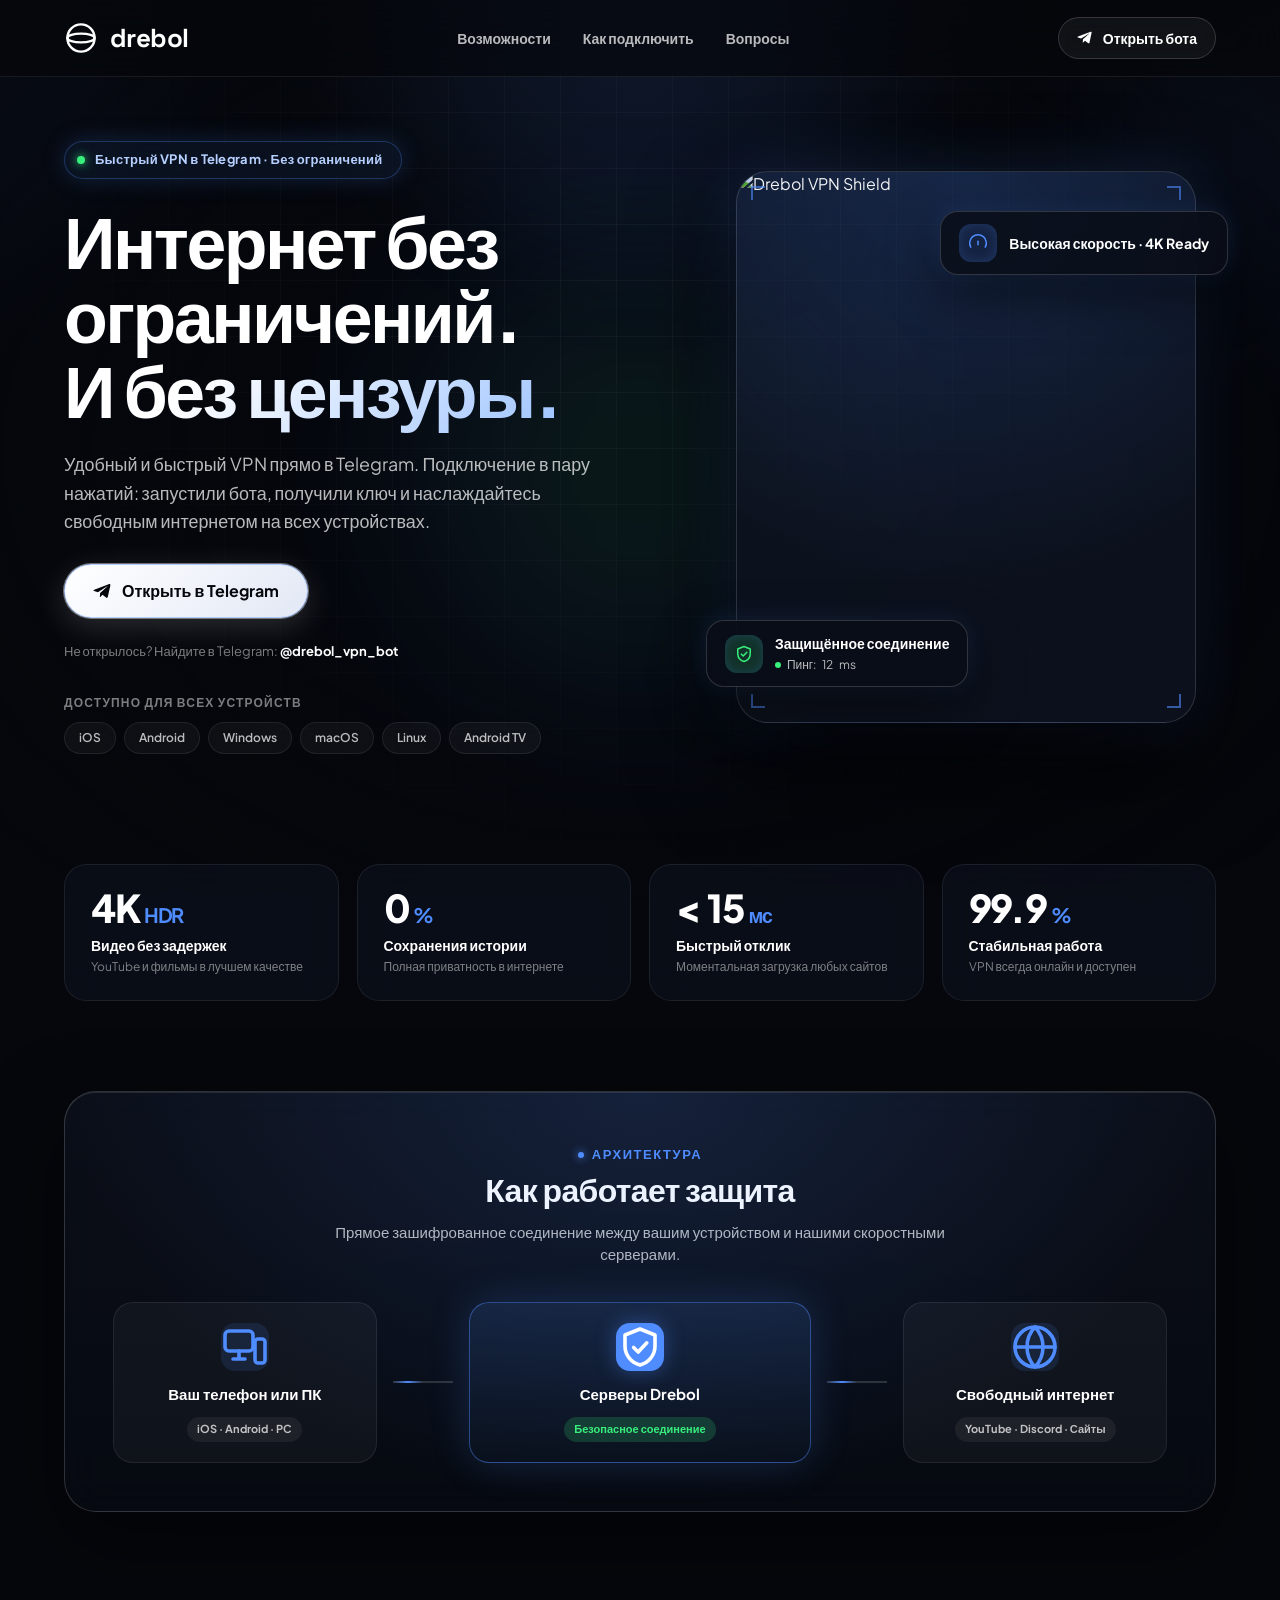
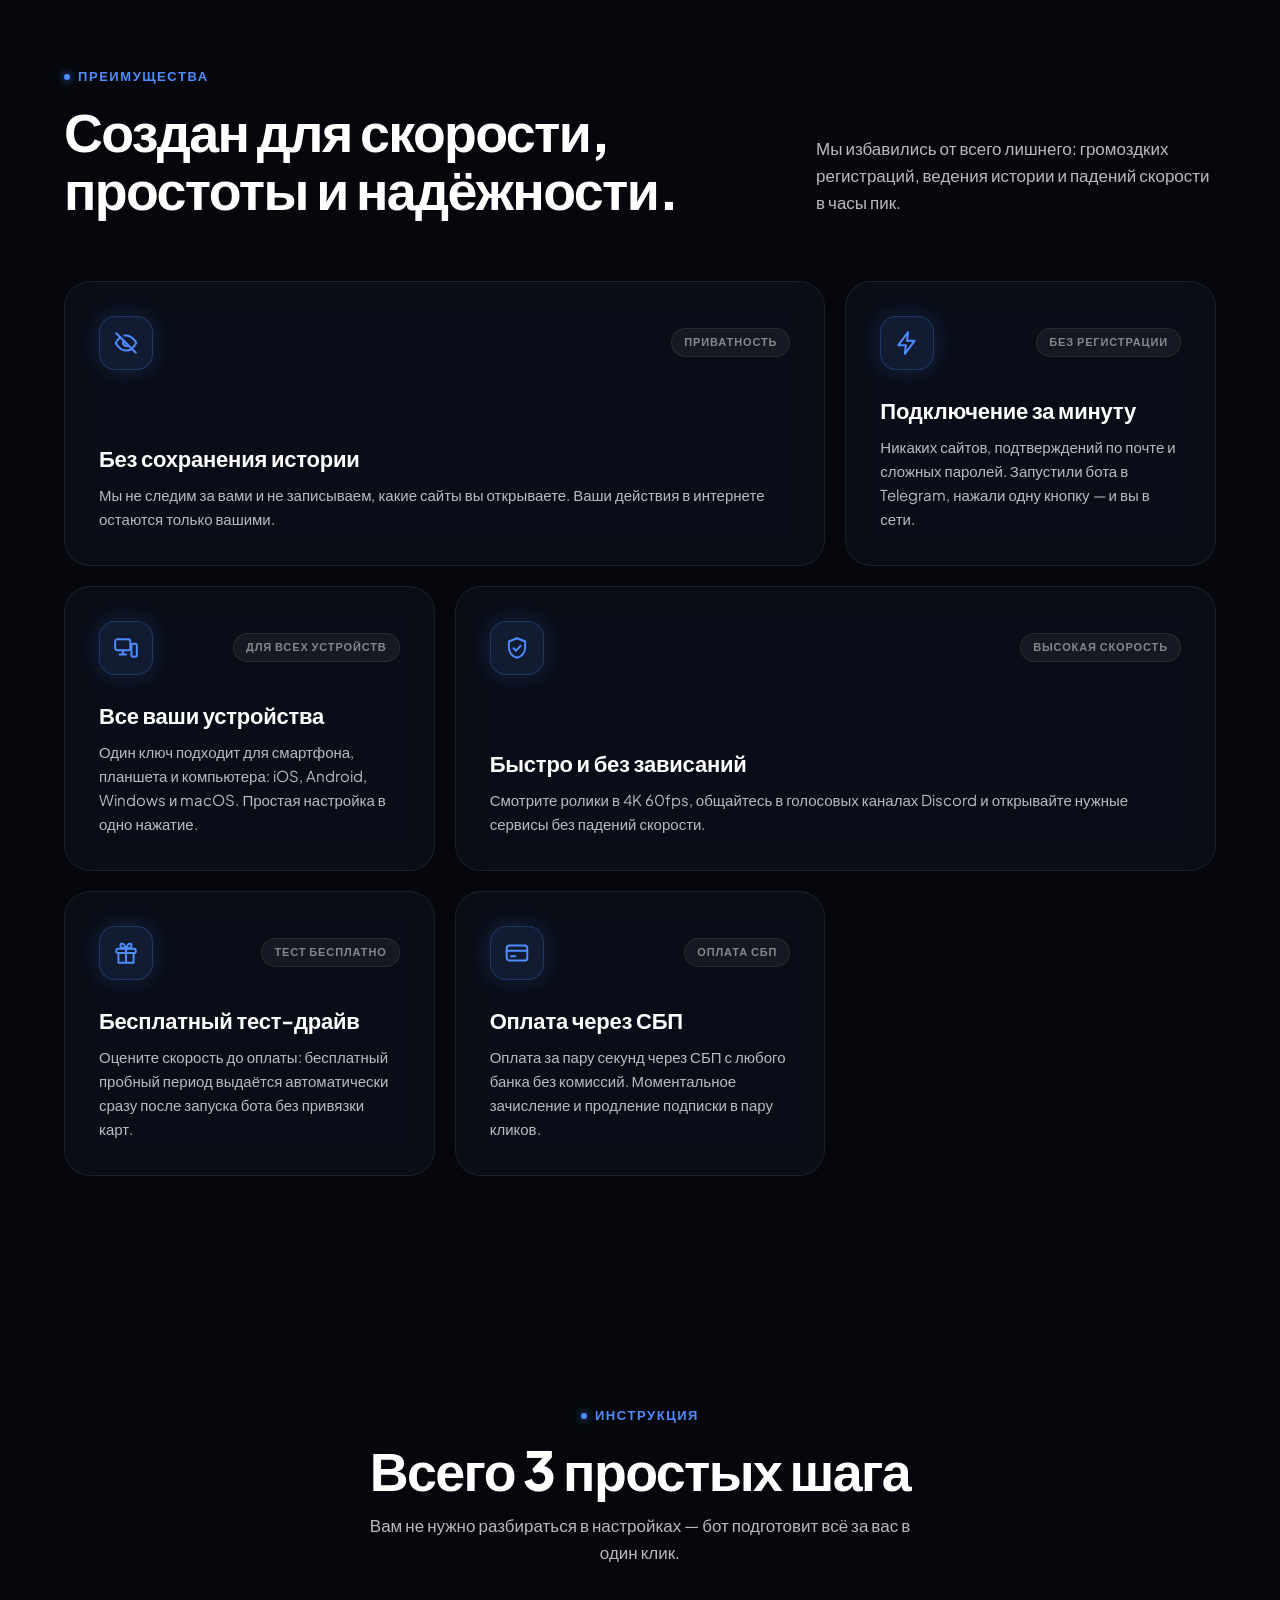
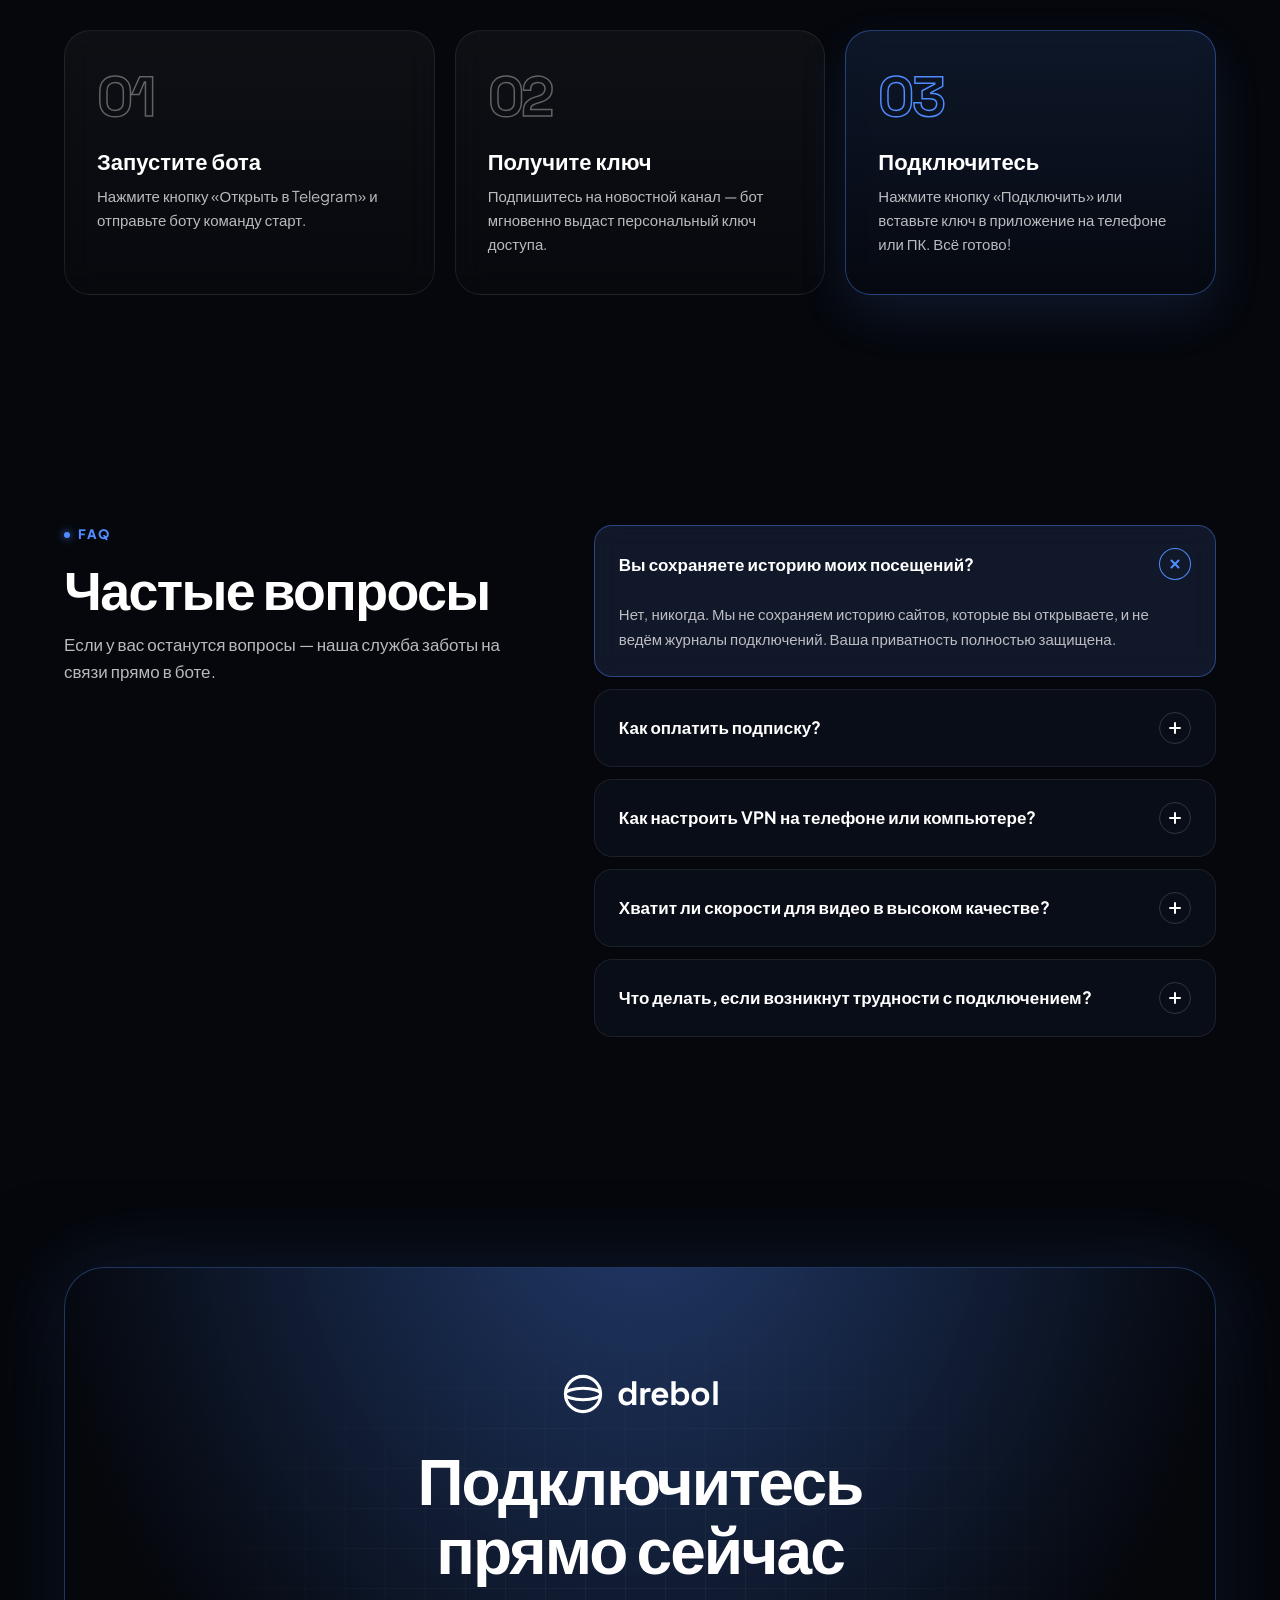
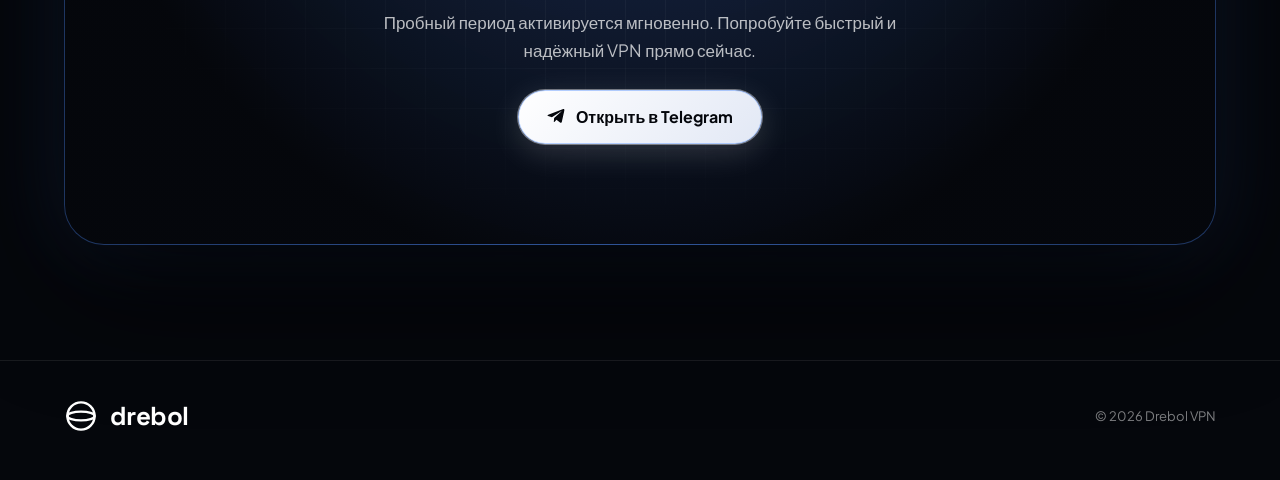
==== commit 7966ee76: "Add files via upload" ====
--- a/preview.html
+++ b/preview.html
@@ -8,7 +8,7 @@
 <meta property="og:type" content="website">
 <meta property="og:title" content="Drebol VPN">
 <meta property="og:description" content="Быстрый VPN без логов">
-<meta property="og:image" content="assets/og.webp">
+<meta property="og:image" content="og.webp">
 <meta name="theme-color" content="#05070c">
 <link rel="icon" href="data:image/svg+xml,%3Csvg xmlns='http://www.w3.org/2000/svg' viewBox='0 0 100 100'%3E%3Cg fill='none' stroke='%234f8cff' stroke-width='7'%3E%3Ccircle cx='50' cy='50' r='40'/%3E%3Cellipse cx='50' cy='50' rx='40' ry='13'/%3E%3C/g%3E%3C/svg%3E">
 <link rel="preconnect" href="https://fonts.googleapis.com">
@@ -768,16 +768,16 @@
 
 <header class="top">
   <div class="wrap">
-    <a class="brand" href="#top" aria-label="Drebol VPN — наверх"><img src="assets/logo.png" alt="Drebol VPN" width="492" height="132"></a>
+    <a class="brand" href="#top" aria-label="Drebol VPN — наверх"><span class="logo"><svg class="mark" viewBox="0 0 100 100" aria-hidden="true"><circle cx="50" cy="50" r="40"/><ellipse cx="50" cy="50" rx="40" ry="13"/></svg><span class="word">drebol</span></span></a>
     <nav class="nav" aria-label="Разделы">
       <a href="#features">Возможности</a>
       <a href="#how">Как подключить</a>
-      <a href="#pricing">Тарифы</a>
+      
       <a href="#faq">Вопросы</a>
     </nav>
     <div class="head-actions">
-      <a class="btn btn-ghost btn-sm" href="cabinet.html"><svg viewBox="0 0 24 24" fill="none" stroke="currentColor" stroke-width="1.8" stroke-linecap="round" stroke-linejoin="round" aria-hidden="true"><rect x="2.5" y="4.5" width="19" height="15" rx="2.5"/><circle cx="9" cy="11" r="2.2"/><path d="M5.5 16.5a3.8 3.8 0 0 1 7 0M15 10h4M15 14h2.5"/></svg><span>Кабинет</span></a>
-      <a class="btn btn-ghost btn-sm" href="https://t.me/drebol_bot"><svg viewBox="0 0 24 24" fill="currentColor" aria-hidden="true"><path d="M21.9 4.3 18.7 19c-.2 1-.9 1.3-1.8.8l-4.9-3.6-2.4 2.3c-.3.3-.5.5-1 .5l.4-5 9.1-8.2c.4-.4-.1-.6-.6-.2L6.2 12.9l-4.8-1.5c-1-.3-1-1 .2-1.5l18.9-7.3c.9-.3 1.6.2 1.4 1.7z"/></svg><span>Открыть<span class="long"> бота</span></span></a>
+      
+      <a class="btn btn-ghost btn-sm" href="https://t.me/drebol_vpn_bot"><svg viewBox="0 0 24 24" fill="currentColor" aria-hidden="true"><path d="M21.9 4.3 18.7 19c-.2 1-.9 1.3-1.8.8l-4.9-3.6-2.4 2.3c-.3.3-.5.5-1 .5l.4-5 9.1-8.2c.4-.4-.1-.6-.6-.2L6.2 12.9l-4.8-1.5c-1-.3-1-1 .2-1.5l18.9-7.3c.9-.3 1.6.2 1.4 1.7z"/></svg><span>Открыть<span class="long"> бота</span></span></a>
     </div>
   </div>
 </header>
@@ -794,10 +794,10 @@
       <h1>Интернет без ограничений. <span class="shimmer-text">И без цензуры.</span></h1>
       <p class="lead">Удобный и быстрый VPN прямо в Telegram. Подключение в пару нажатий: запустили бота, получили ключ и наслаждайтесь свободным интернетом на всех устройствах.</p>
       <div class="hero-actions">
-        <a class="btn btn-main btn-beam" href="https://t.me/drebol_bot"><svg viewBox="0 0 24 24" fill="currentColor" aria-hidden="true"><path d="M21.9 4.3 18.7 19c-.2 1-.9 1.3-1.8.8l-4.9-3.6-2.4 2.3c-.3.3-.5.5-1 .5l.4-5 9.1-8.2c.4-.4-.1-.6-.6-.2L6.2 12.9l-4.8-1.5c-1-.3-1-1 .2-1.5l18.9-7.3c.9-.3 1.6.2 1.4 1.7z"/></svg>Открыть в Telegram</a>
-        <a class="btn btn-ghost" href="#pricing">Тарифы</a>
-      </div>
-      <p class="hint">Не открылось? Найдите в Telegram: <span class="handle">@drebol_bot</span></p>
+        <a class="btn btn-main btn-beam" href="https://t.me/drebol_vpn_bot"><svg viewBox="0 0 24 24" fill="currentColor" aria-hidden="true"><path d="M21.9 4.3 18.7 19c-.2 1-.9 1.3-1.8.8l-4.9-3.6-2.4 2.3c-.3.3-.5.5-1 .5l.4-5 9.1-8.2c.4-.4-.1-.6-.6-.2L6.2 12.9l-4.8-1.5c-1-.3-1-1 .2-1.5l18.9-7.3c.9-.3 1.6.2 1.4 1.7z"/></svg>Открыть в Telegram</a>
+        
+      </div>
+      <p class="hint">Не открылось? Найдите в Telegram: <span class="handle">@drebol_vpn_bot</span></p>
       <div class="chips-wrap">
         <span class="chips-label">Доступно для всех устройств</span>
         <ul class="chips" aria-label="Платформы"><li>iOS</li><li>Android</li><li>Windows</li><li>macOS</li><li>Linux</li><li>Android TV</li></ul>
@@ -809,7 +809,7 @@
         <div class="hud-corner hud-tr"></div>
         <div class="hud-corner hud-bl"></div>
         <div class="hud-corner hud-br"></div>
-        <img src="assets/og.webp" alt="Drebol VPN Shield" width="1122" height="1402">
+        <img src="og.webp" alt="Drebol VPN Shield" width="1122" height="1402">
       </div>
       <div class="hud-badge hud-speed">
         <div class="hud-icon"><svg viewBox="0 0 24 24" fill="none" stroke="currentColor" stroke-width="1.8" stroke-linecap="round" stroke-linejoin="round" aria-hidden="true"><path d="M12 14v-4"/><path d="M3.34 17a10 10 0 1 1 17.32 0"/></svg></div>
@@ -1000,59 +1000,6 @@
 </section>
 
 
-<section class="section" id="pricing">
-  <div class="wrap">
-    <div class="head center reveal">
-      <span class="eyebrow">Тарифы</span>
-      <h2>Честные цены. Без скрытых платежей.</h2>
-      <p class="sub">Все серверы и платформы доступны на любом тарифе. Разница только в длительности подписки.</p>
-    </div>
-    <div class="plans">
-      <article class="plan reveal">
-        
-        <div class="plan-top">
-          <div class="plan-name">1 месяц</div>
-          <div class="plan-period">30 дней</div>
-          <div class="price-box">
-            <b>149</b>
-            <span>₽</span>
-          </div>
-        </div>
-        <div class="rule"></div>
-        <ul class="perks"><li><svg viewBox="0 0 24 24" fill="none" stroke="currentColor" stroke-width="2.2" stroke-linecap="round" stroke-linejoin="round" aria-hidden="true"><path d="M5 12.5l4.5 4.5L19 7.5"/></svg>Без ограничений по скорости</li><li><svg viewBox="0 0 24 24" fill="none" stroke="currentColor" stroke-width="2.2" stroke-linecap="round" stroke-linejoin="round" aria-hidden="true"><path d="M5 12.5l4.5 4.5L19 7.5"/></svg>Простая настройка в 1 клик</li><li><svg viewBox="0 0 24 24" fill="none" stroke="currentColor" stroke-width="2.2" stroke-linecap="round" stroke-linejoin="round" aria-hidden="true"><path d="M5 12.5l4.5 4.5L19 7.5"/></svg>Все платформы (iOS, Android, PC)</li><li><svg viewBox="0 0 24 24" fill="none" stroke="currentColor" stroke-width="2.2" stroke-linecap="round" stroke-linejoin="round" aria-hidden="true"><path d="M5 12.5l4.5 4.5L19 7.5"/></svg>Полная защита приватности</li><li><svg viewBox="0 0 24 24" fill="none" stroke="currentColor" stroke-width="2.2" stroke-linecap="round" stroke-linejoin="round" aria-hidden="true"><path d="M5 12.5l4.5 4.5L19 7.5"/></svg>Поддержка в Telegram 24/7</li></ul>
-        <a class="btn btn-ghost" href="https://t.me/drebol_bot">Выбрать в боте</a>
-      </article>
-      <article class="plan best reveal">
-        <span class="best-tag">🔥 Самый популярный</span>
-        <div class="plan-top">
-          <div class="plan-name">3 месяца</div>
-          <div class="plan-period">90 дней</div>
-          <div class="price-box">
-            <b>399</b>
-            <span>₽</span>
-          </div>
-        </div>
-        <div class="rule"></div>
-        <ul class="perks"><li><svg viewBox="0 0 24 24" fill="none" stroke="currentColor" stroke-width="2.2" stroke-linecap="round" stroke-linejoin="round" aria-hidden="true"><path d="M5 12.5l4.5 4.5L19 7.5"/></svg>Без ограничений по скорости</li><li><svg viewBox="0 0 24 24" fill="none" stroke="currentColor" stroke-width="2.2" stroke-linecap="round" stroke-linejoin="round" aria-hidden="true"><path d="M5 12.5l4.5 4.5L19 7.5"/></svg>Простая настройка в 1 клик</li><li><svg viewBox="0 0 24 24" fill="none" stroke="currentColor" stroke-width="2.2" stroke-linecap="round" stroke-linejoin="round" aria-hidden="true"><path d="M5 12.5l4.5 4.5L19 7.5"/></svg>Все платформы (iOS, Android, PC)</li><li><svg viewBox="0 0 24 24" fill="none" stroke="currentColor" stroke-width="2.2" stroke-linecap="round" stroke-linejoin="round" aria-hidden="true"><path d="M5 12.5l4.5 4.5L19 7.5"/></svg>Полная защита приватности</li><li><svg viewBox="0 0 24 24" fill="none" stroke="currentColor" stroke-width="2.2" stroke-linecap="round" stroke-linejoin="round" aria-hidden="true"><path d="M5 12.5l4.5 4.5L19 7.5"/></svg>Поддержка в Telegram 24/7</li></ul>
-        <a class="btn btn-main" href="https://t.me/drebol_bot">Выбрать в боте</a>
-      </article>
-      <article class="plan reveal">
-        
-        <div class="plan-top">
-          <div class="plan-name">12 месяцев</div>
-          <div class="plan-period">365 дней</div>
-          <div class="price-box">
-            <b>1 199</b>
-            <span>₽</span>
-          </div>
-        </div>
-        <div class="rule"></div>
-        <ul class="perks"><li><svg viewBox="0 0 24 24" fill="none" stroke="currentColor" stroke-width="2.2" stroke-linecap="round" stroke-linejoin="round" aria-hidden="true"><path d="M5 12.5l4.5 4.5L19 7.5"/></svg>Без ограничений по скорости</li><li><svg viewBox="0 0 24 24" fill="none" stroke="currentColor" stroke-width="2.2" stroke-linecap="round" stroke-linejoin="round" aria-hidden="true"><path d="M5 12.5l4.5 4.5L19 7.5"/></svg>Простая настройка в 1 клик</li><li><svg viewBox="0 0 24 24" fill="none" stroke="currentColor" stroke-width="2.2" stroke-linecap="round" stroke-linejoin="round" aria-hidden="true"><path d="M5 12.5l4.5 4.5L19 7.5"/></svg>Все платформы (iOS, Android, PC)</li><li><svg viewBox="0 0 24 24" fill="none" stroke="currentColor" stroke-width="2.2" stroke-linecap="round" stroke-linejoin="round" aria-hidden="true"><path d="M5 12.5l4.5 4.5L19 7.5"/></svg>Полная защита приватности</li><li><svg viewBox="0 0 24 24" fill="none" stroke="currentColor" stroke-width="2.2" stroke-linecap="round" stroke-linejoin="round" aria-hidden="true"><path d="M5 12.5l4.5 4.5L19 7.5"/></svg>Поддержка в Telegram 24/7</li></ul>
-        <a class="btn btn-ghost" href="https://t.me/drebol_bot">Выбрать в боте</a>
-      </article></div>
-    <p class="note">Не готовы сразу покупать? Начните с бесплатного пробного периода — он активируется мгновенно в боте.</p>
-  </div>
-</section>
 
 <!-- ── Вопросы и ответы ── -->
 <section class="section faq" id="faq">
@@ -1107,13 +1054,13 @@
 <section class="section">
   <div class="wrap">
     <div class="cta-box reveal">
-      <img class="mark-img" src="assets/logo.png" alt="" width="492" height="132">
+      <span class="logo"><svg class="mark" viewBox="0 0 100 100" aria-hidden="true"><circle cx="50" cy="50" r="40"/><ellipse cx="50" cy="50" rx="40" ry="13"/></svg><span class="word">drebol</span></span>
       <h2>Подключитесь прямо сейчас</h2>
       <p class="sub">Пробный период активируется мгновенно. Попробуйте быстрый и надёжный VPN прямо сейчас.</p>
       <div class="actions">
-        <a class="btn btn-main btn-beam" href="https://t.me/drebol_bot"><svg viewBox="0 0 24 24" fill="currentColor" aria-hidden="true"><path d="M21.9 4.3 18.7 19c-.2 1-.9 1.3-1.8.8l-4.9-3.6-2.4 2.3c-.3.3-.5.5-1 .5l.4-5 9.1-8.2c.4-.4-.1-.6-.6-.2L6.2 12.9l-4.8-1.5c-1-.3-1-1 .2-1.5l18.9-7.3c.9-.3 1.6.2 1.4 1.7z"/></svg>Открыть в Telegram</a>
-        <a class="btn btn-ghost" href="cabinet.html"><svg viewBox="0 0 24 24" fill="none" stroke="currentColor" stroke-width="1.8" stroke-linecap="round" stroke-linejoin="round" aria-hidden="true"><rect x="2.5" y="4.5" width="19" height="15" rx="2.5"/><circle cx="9" cy="11" r="2.2"/><path d="M5.5 16.5a3.8 3.8 0 0 1 7 0M15 10h4M15 14h2.5"/></svg>Личный кабинет</a>
-        <a class="btn btn-ghost" href="https://t.me/drebol_channel">Наш канал</a>
+        <a class="btn btn-main btn-beam" href="https://t.me/drebol_vpn_bot"><svg viewBox="0 0 24 24" fill="currentColor" aria-hidden="true"><path d="M21.9 4.3 18.7 19c-.2 1-.9 1.3-1.8.8l-4.9-3.6-2.4 2.3c-.3.3-.5.5-1 .5l.4-5 9.1-8.2c.4-.4-.1-.6-.6-.2L6.2 12.9l-4.8-1.5c-1-.3-1-1 .2-1.5l18.9-7.3c.9-.3 1.6.2 1.4 1.7z"/></svg>Открыть в Telegram</a>
+        
+        
       </div>
     </div>
   </div>
@@ -1122,8 +1069,8 @@
 
 <footer class="foot">
   <div class="wrap">
-    <img src="assets/logo.png" alt="Drebol VPN" width="492" height="132">
-    <nav aria-label="Документы"><a href="https://example.com/privacy">Политика конфиденциальности</a><a href="https://example.com/terms">Пользовательское соглашение</a><a href="https://t.me/drebol_channel">Наш канал</a></nav>
+    <span class="logo"><svg class="mark" viewBox="0 0 100 100" aria-hidden="true"><circle cx="50" cy="50" r="40"/><ellipse cx="50" cy="50" rx="40" ry="13"/></svg><span class="word">drebol</span></span>
+    
     <span class="copy">© 2026 Drebol VPN</span>
   </div>
 </footer>
